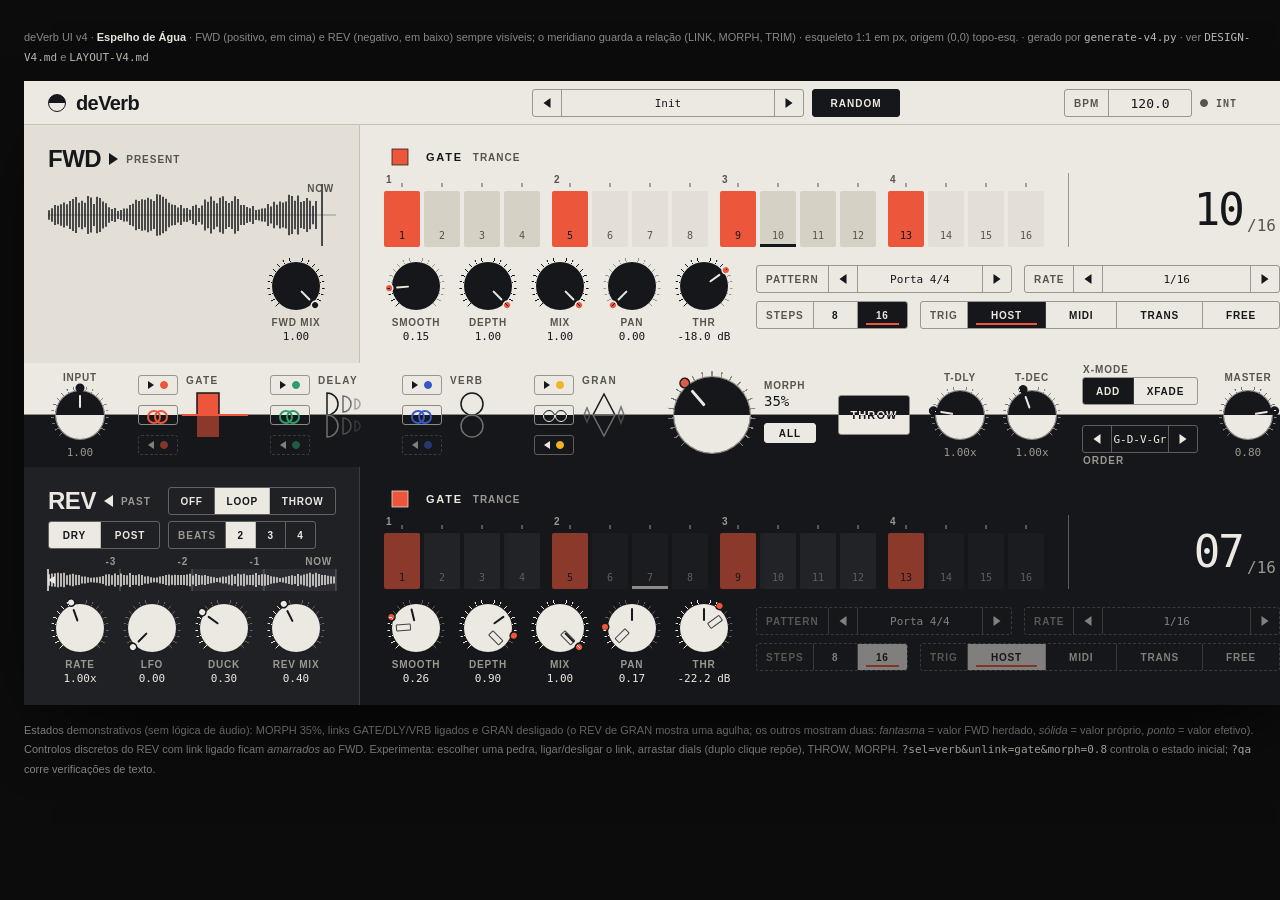
==== assets/mockup/index-v4.html @ dffcd6c0 "Steps 1-16 livres + Tresillo/Cinquillo/Euclid, pattern-stepper fix, P1 perf/RT, UX dials-modo" ====
<!DOCTYPE html>
<html lang="pt">
<head>
<meta charset="utf-8">
<title>deVerb UI v4 - Espelho de Agua (1280x624)</title>
<link rel="stylesheet" href="styles-v4.css">
</head>
<body>
<div class="page">
<div class="meta">deVerb UI v4 &middot; <b>Espelho de &Aacute;gua</b> &middot; FWD (positivo, em cima) e REV (negativo, em baixo) sempre vis&iacute;veis; o meridiano guarda a rela&ccedil;&atilde;o (LINK, MORPH, TRIM) &middot; esqueleto 1:1 em px, origem (0,0) topo-esq. &middot; gerado por <span class="mono">generate-v4.py</span> &middot; ver <span class="mono">DESIGN-V4.md</span> e <span class="mono">LAYOUT-V4.md</span></div>
<div id="stage" data-sel="gate">
<div class="bg hdr" style="left:0;top:0;width:1280px;height:44px"></div>
<div class="bg side fwd" style="left:0;top:44px;width:336px;height:238px"></div>
<div class="bg side rev" style="left:0;top:386px;width:336px;height:238px"></div>
<div class="waterline" style="top:333px"></div>
<div class="ripples" style="top:282px;height:104px"></div>
<div class="widgets">
<button class="w tile sel" data-select="gate" data-acc="gate" data-pol="x" data-label="GATE" data-i="0" title="GATE" style="left:106px;top:290px;width:124px;height:88px"><span class="tname">GATE</span><svg class="glyph" viewBox="0 0 44 44" width="44" height="44" aria-hidden="true"><g class="obj"><rect x="11" y="0" width="22" height="22"/></g><g class="rw"><g class="refl" transform="translate(0 44) scale(1 -1)"><rect x="11" y="0" width="22" height="22"/></g></g></svg></button>
<button class="w tile" data-select="delay" data-acc="delay" data-pol="x" data-label="DELAY" data-i="1" title="DELAY" style="left:238px;top:290px;width:124px;height:88px"><span class="tname">DELAY</span><svg class="glyph" viewBox="0 0 44 44" width="44" height="44" aria-hidden="true"><g class="obj"><path d="M9 0 A11 11 0 0 1 9 22 Z"/><path d="M25 3 A8 8 0 0 1 25 19 Z" opacity=".6"/><path d="M37 6 A5 5 0 0 1 37 16 Z" opacity=".35"/></g><g class="rw"><g class="refl" transform="translate(0 44) scale(1 -1)"><path d="M9 0 A11 11 0 0 1 9 22 Z"/><path d="M25 3 A8 8 0 0 1 25 19 Z" opacity=".6"/><path d="M37 6 A5 5 0 0 1 37 16 Z" opacity=".35"/></g></g></svg></button>
<button class="w tile" data-select="verb" data-acc="verb" data-pol="x" data-label="VERB" data-i="2" title="VERB" style="left:370px;top:290px;width:124px;height:88px"><span class="tname">VERB</span><svg class="glyph" viewBox="0 0 44 44" width="44" height="44" aria-hidden="true"><g class="obj"><circle cx="22" cy="11" r="11"/><circle class="hole" cx="22" cy="11" r="7.5"/><circle class="hole" cx="22" cy="11" r="4"/></g><g class="rw"><g class="refl" transform="translate(0 44) scale(1 -1)"><circle cx="22" cy="11" r="11"/><circle class="hole" cx="22" cy="11" r="7.5"/><circle class="hole" cx="22" cy="11" r="4"/></g></g></svg></button>
<button class="w tile" data-select="gran" data-acc="gran" data-pol="x" data-label="GRAN" data-i="3" title="GRAN" style="left:502px;top:290px;width:124px;height:88px"><span class="tname">GRAN</span><svg class="glyph" viewBox="0 0 44 44" width="44" height="44" aria-hidden="true"><g class="obj"><polygon points="11,22 33,22 22,1"/><polygon points="36,22 42,22 39,14" opacity=".55"/><polygon points="2,22 8,22 5,15" opacity=".55"/></g><g class="rw"><g class="refl" transform="translate(0 44) scale(1 -1)"><polygon points="11,22 33,22 22,1"/><polygon points="36,22 42,22 39,14" opacity=".55"/><polygon points="2,22 8,22 5,15" opacity=".55"/></g></g></svg></button>
<div class="w viz title" data-visual="title" data-pol="p" style="left:24px;top:0px;width:140px;height:44px"><i class="mark"></i>deVerb</div>
<div class="w viz bpm-src" data-visual="bpm-source" data-pol="p" style="left:1176px;top:8px;width:80px;height:28px"><i class="lamp"></i><span>INT</span></div>
<div class="w viz engine fwd" data-visual="engine-fwd" data-engine="fwd" data-pol="p" style="left:24px;top:64px;width:288px;height:28px"><b>FWD</b><i class="dir"></i><span class="cap">PRESENT</span></div>
<div class="w viz scope" data-visual="scope" data-engine="fwd" data-pol="p" style="left:24px;top:100px;width:288px;height:68px"><svg class="scope-svg" viewBox="0 0 288 68" width="288" height="68" aria-hidden="true"><line class="hair" x1="0" y1="34.0" x2="288" y2="34.0"/><path class="wave" d="M1 29.2V38.8M4 27.3V40.7M7 24.1V43.9M10 24.8V43.2M13 23.2V44.8M16 21.4V46.6M19 23.3V44.7M22 19.9V48.1M25 18.0V50.0M28 15.9V52.1M31 21.8V46.2M34 19.7V48.3M37 21.7V46.3M40 15.1V52.9M43 16.6V51.4M46 23.0V45.0M49 15.7V52.3M52 17.0V51.0M55 20.6V47.4M58 22.2V45.8M61 26.2V41.8M64 28.0V40.0M67 27.0V41.0M70 30.0V38.0M73 29.0V39.0M76 27.6V40.4M79 27.5V40.5M82 23.9V44.1M85 22.8V45.2M88 18.7V49.3M91 20.0V48.0M94 18.2V49.8M97 18.7V49.3M100 16.7V51.3M103 18.3V49.7M106 19.9V48.1M109 13.3V54.7M112 13.7V54.3M115 15.8V52.2M118 17.7V50.3M121 21.8V46.2M124 23.4V44.6M127 24.0V44.0M130 26.4V41.6M133 23.9V44.1M136 27.2V40.8M139 27.1V40.9M142 28.7V39.3M145 25.0V43.0M148 23.7V44.3M151 26.9V41.1M154 24.6V43.4M157 18.5V49.5M160 20.7V47.3M163 15.5V52.5M166 19.7V48.3M169 22.2V45.8M172 16.8V51.2M175 15.2V52.8M178 20.0V48.0M181 22.0V46.0M184 20.1V47.9M187 15.3V52.7M190 18.0V50.0M193 24.0V44.0M196 24.0V44.0M199 25.9V42.1M202 27.2V40.8M205 25.0V43.0M208 29.0V39.0M211 28.6V39.4M214 27.5V40.5M217 27.3V40.7M220 23.1V44.9M223 25.4V42.6M226 20.8V47.2M229 23.7V44.3M232 20.4V47.6M235 21.5V46.5M238 20.5V47.5M241 13.7V54.3M244 15.0V53.0M247 19.7V48.3M250 14.5V53.5M253 21.1V46.9M256 20.0V48.0M259 17.0V51.0M262 19.7V48.3M265 24.7V43.3M268 20.1V47.9"/><line class="now" x1="274" y1="3" x2="274" y2="65"/><text class="t" x="286" y="11" text-anchor="end">NOW</text></svg></div>
<div class="w viz engine rev" data-visual="engine-rev" data-engine="rev" data-pol="n" style="left:24px;top:406px;width:112px;height:28px"><b>REV</b><i class="dir"></i><span class="cap">PAST</span></div>
<div class="w viz capture" data-visual="capture-window" data-engine="rev" data-pol="n" style="left:24px;top:474px;width:288px;height:36px"><svg class="cap-svg" viewBox="0 0 288 36" width="288" height="36" aria-hidden="true"><rect class="win" x="144.0" y="14" width="144.0" height="22"/><line class="grid" x1="288.0" y1="14" x2="288.0" y2="36"/><line class="grid" x1="216.0" y1="14" x2="216.0" y2="36"/><line class="grid" x1="144.0" y1="14" x2="144.0" y2="36"/><line class="grid" x1="72.0" y1="14" x2="72.0" y2="36"/><line class="grid" x1="0.0" y1="14" x2="0.0" y2="36"/><text class="t" x="284.0" y="10" text-anchor="end">NOW</text><text class="t" x="212.0" y="10" text-anchor="end">-1</text><text class="t" x="140.0" y="10" text-anchor="end">-2</text><text class="t" x="68.0" y="10" text-anchor="end">-3</text><path class="wave" d="M1 19.2V30.8M4 18.6V31.4M7 18.2V31.8M10 17.7V32.3M13 18.2V31.8M16 17.8V32.2M19 20.3V29.7M22 19.4V30.6M25 18.7V31.3M28 19.8V30.2M31 19.9V30.1M34 21.6V28.4M37 21.6V28.4M40 22.3V27.7M43 22.8V27.2M46 22.5V27.5M49 22.3V27.7M52 21.7V28.3M55 21.1V28.9M58 19.6V30.4M61 19.3V30.7M64 20.3V29.7M67 18.5V31.5M70 20.0V30.0M73 18.6V31.4M76 19.9V30.1M79 20.3V29.7M82 18.1V31.9M85 20.1V29.9M88 20.3V29.7M91 19.2V30.8M94 20.0V30.0M97 21.4V28.6M100 21.2V28.8M103 22.2V27.8M106 22.8V27.2M109 22.6V27.4M112 21.6V28.4M115 21.1V28.9M118 20.1V29.9M121 19.6V30.4M124 20.3V29.7M127 19.8V30.2M130 20.1V29.9M133 20.0V30.0M136 20.1V29.9M139 19.4V30.6M142 18.7V31.3M145 20.4V29.6M148 18.9V31.1M151 20.1V29.9M154 20.5V29.5M157 20.1V29.9M160 21.1V28.9M163 21.8V28.2M166 22.3V27.7M169 22.9V27.1M172 22.6V27.4M175 21.5V28.5M178 21.8V28.2M181 20.4V29.6M184 19.6V30.4M187 20.9V29.1M190 18.8V31.2M193 19.5V30.5M196 18.8V31.2M199 20.2V29.8M202 20.1V29.9M205 19.8V30.2M208 18.0V32.0M211 20.1V29.9M214 19.2V30.8M217 19.3V30.7M220 19.9V30.1M223 21.3V28.7M226 21.8V28.2M229 22.3V27.7M232 22.9V27.1M235 22.6V27.4M238 21.7V28.3M241 20.9V29.1M244 20.2V29.8M247 21.1V28.9M250 18.9V31.1M253 20.4V29.6M256 19.6V30.4M259 18.7V31.3M262 17.7V32.3M265 19.3V30.7M268 17.8V32.2M271 19.0V31.0M274 19.9V30.1M277 20.1V29.9M280 20.8V29.2M283 21.3V28.7M286 21.6V28.4"/><g class="readhead"><line x1="0" y1="14" x2="0" y2="36"/><path d="M0 25 l7 -4 v8 z"/></g></svg></div>
<div class="w viz morph-read" data-visual="morph-readout" data-pol="x" style="left:740px;top:296px;width:56px;height:34px"><span class="klabel">MORPH</span><span class="kval">35%</span></div>
<div class="w viz mtitle" data-visual="title-gate" data-acc="gate" data-mod="gate" data-engine="fwd" data-pol="p" style="left:360px;top:64px;width:300px;height:24px"><svg class="mglyph" viewBox="0 0 44 22" width="32" height="16" aria-hidden="true"><rect x="11" y="0" width="22" height="22"/></svg><b>GATE</b><span class="cap">TRANCE</span></div>
<div class="w viz ruler" data-visual="ruler" data-acc="gate" data-mod="gate" data-engine="fwd" data-pol="p" style="left:360px;top:92px;width:660px;height:14px"><svg class="" viewBox="0 0 660 14" width="660" height="14" aria-hidden="true"><text class="t" x="2" y="10">1</text><text class="t" x="170" y="10">2</text><text class="t" x="338" y="10">3</text><text class="t" x="506" y="10">4</text><line class="tick" x1="18" y1="10" x2="18" y2="14"/><line class="tick" x1="58" y1="10" x2="58" y2="14"/><line class="tick" x1="98" y1="10" x2="98" y2="14"/><line class="tick" x1="138" y1="10" x2="138" y2="14"/><line class="tick" x1="186" y1="10" x2="186" y2="14"/><line class="tick" x1="226" y1="10" x2="226" y2="14"/><line class="tick" x1="266" y1="10" x2="266" y2="14"/><line class="tick" x1="306" y1="10" x2="306" y2="14"/><line class="tick" x1="354" y1="10" x2="354" y2="14"/><line class="tick" x1="394" y1="10" x2="394" y2="14"/><line class="tick" x1="434" y1="10" x2="434" y2="14"/><line class="tick" x1="474" y1="10" x2="474" y2="14"/><line class="tick" x1="522" y1="10" x2="522" y2="14"/><line class="tick" x1="562" y1="10" x2="562" y2="14"/><line class="tick" x1="602" y1="10" x2="602" y2="14"/><line class="tick" x1="642" y1="10" x2="642" y2="14"/></svg></div>
<div class="w viz gate-big" data-visual="gate-readout" data-acc="gate" data-mod="gate" data-engine="fwd" data-pol="p" style="left:1044px;top:92px;width:212px;height:74px"><span class="kval">07</span><span class="of">/16</span></div>
<div class="w viz mtitle" data-visual="title-delay" data-acc="delay" data-mod="delay" data-engine="fwd" data-pol="p" style="left:360px;top:64px;width:300px;height:24px"><svg class="mglyph" viewBox="0 0 44 22" width="32" height="16" aria-hidden="true"><path d="M9 0 A11 11 0 0 1 9 22 Z"/><path d="M25 3 A8 8 0 0 1 25 19 Z" opacity=".6"/><path d="M37 6 A5 5 0 0 1 37 16 Z" opacity=".35"/></svg><b>DELAY</b><span class="cap">ECHO</span></div>
<div class="w viz readout right" data-visual="delay-ms" data-acc="delay" data-mod="delay" data-engine="fwd" data-pol="p" style="left:920px;top:64px;width:336px;height:24px"><span class="kval">375 ms - 1/8D @ INT</span></div>
<div class="w viz taps" data-visual="delay-taps" data-acc="delay" data-mod="delay" data-engine="fwd" data-pol="p" style="left:360px;top:134px;width:560px;height:36px"><svg class="" viewBox="0 0 560 36" width="560" height="36" aria-hidden="true"><line class="hair" x1="0" y1="32" x2="560" y2="32"/><circle class="tap dry" cx="16" cy="19.0" r="12.0" opacity="1.00"/><circle class="tap" cx="82" cy="21.6" r="9.4" opacity="0.90"/><circle class="tap" cx="148" cy="23.7" r="7.3" opacity="0.80"/><circle class="tap" cx="214" cy="25.3" r="5.7" opacity="0.70"/><circle class="tap" cx="280" cy="26.6" r="4.4" opacity="0.60"/><circle class="tap" cx="346" cy="27.5" r="3.5" opacity="0.50"/><circle class="tap" cx="412" cy="28.3" r="2.7" opacity="0.40"/><circle class="tap" cx="478" cy="28.9" r="2.1" opacity="0.30"/></svg></div>
<div class="w viz mtitle" data-visual="title-verb" data-acc="verb" data-mod="verb" data-engine="fwd" data-pol="p" style="left:360px;top:64px;width:300px;height:24px"><svg class="mglyph" viewBox="0 0 44 22" width="32" height="16" aria-hidden="true"><circle cx="22" cy="11" r="11"/><circle class="hole" cx="22" cy="11" r="7.5"/><circle class="hole" cx="22" cy="11" r="4"/></svg><b>VERB</b><span class="cap">SPACE</span></div>
<div class="w viz readout right" data-visual="verb-t60" data-acc="verb" data-mod="verb" data-engine="fwd" data-pol="p" style="left:920px;top:64px;width:336px;height:24px"><span class="kval">T60 2.5 s</span></div>
<div class="w viz decay" data-visual="verb-decay" data-acc="verb" data-mod="verb" data-engine="fwd" data-pol="p" style="left:360px;top:134px;width:540px;height:36px"><svg class="" viewBox="0 0 540 36" width="540" height="36" aria-hidden="true"><line class="hair" x1="0" y1="18.0" x2="540" y2="18.0"/><path class="wave" d="M1 3.0V33.0M4 3.3V32.7M7 3.7V32.3M10 4.0V32.0M13 4.3V31.7M16 4.7V31.3M19 5.0V31.0M22 5.3V30.7M25 5.6V30.4M28 5.8V30.2M31 6.1V29.9M34 6.4V29.6M37 6.7V29.3M40 6.9V29.1M43 7.2V28.8M46 7.4V28.6M49 7.7V28.3M52 7.9V28.1M55 8.1V27.9M58 8.4V27.6M61 8.6V27.4M64 8.8V27.2M67 9.0V27.0M70 9.2V26.8M73 9.4V26.6M76 9.6V26.4M79 9.8V26.2M82 10.0V26.0M85 10.2V25.8M88 10.4V25.6M91 10.6V25.4M94 10.7V25.3M97 10.9V25.1M100 11.1V24.9M103 11.2V24.8M106 11.4V24.6M109 11.5V24.5M112 11.7V24.3M115 11.8V24.2M118 12.0V24.0M121 12.1V23.9M124 12.2V23.8M127 12.4V23.6M130 12.5V23.5M133 12.6V23.4M136 12.8V23.2M139 12.9V23.1M142 13.0V23.0M145 13.1V22.9M148 13.2V22.8M151 13.3V22.7M154 13.4V22.6M157 13.5V22.5M160 13.6V22.4M163 13.7V22.3M166 13.8V22.2M169 13.9V22.1M172 14.0V22.0M175 14.1V21.9M178 14.2V21.8M181 14.3V21.7M184 14.4V21.6M187 14.5V21.5M190 14.6V21.4M193 14.6V21.4M196 14.7V21.3M199 14.8V21.2M202 14.9V21.1M205 14.9V21.1M208 15.0V21.0M211 15.1V20.9M214 15.1V20.9M217 15.2V20.8M220 15.3V20.7M223 15.3V20.7M226 15.4V20.6M229 15.5V20.5M232 15.5V20.5M235 15.6V20.4M238 15.6V20.4M241 15.7V20.3M244 15.7V20.3M247 15.8V20.2M250 15.8V20.2M253 15.9V20.1M256 15.9V20.1M259 16.0V20.0M262 16.0V20.0M265 16.1V19.9M268 16.1V19.9M271 16.2V19.8M274 16.2V19.8M277 16.2V19.8M280 16.3V19.7M283 16.3V19.7M286 16.4V19.6M289 16.4V19.6M292 16.4V19.6M295 16.5V19.5M298 16.5V19.5M301 16.5V19.5M304 16.6V19.4M307 16.6V19.4M310 16.6V19.4M313 16.7V19.3M316 16.7V19.3M319 16.7V19.3M322 16.8V19.2M325 16.8V19.2M328 16.8V19.2M331 16.8V19.2M334 16.9V19.1M337 16.9V19.1M340 16.9V19.1M343 17.0V19.0M346 17.0V19.0M349 17.0V19.0M352 17.0V19.0M355 17.0V19.0M358 17.1V18.9M361 17.1V18.9M364 17.1V18.9M367 17.1V18.9M370 17.1V18.9M373 17.2V18.8M376 17.2V18.8M379 17.2V18.8M382 17.2V18.8M385 17.2V18.8M388 17.3V18.7M391 17.3V18.7M394 17.3V18.7M397 17.3V18.7M400 17.3V18.7M403 17.3V18.7M406 17.4V18.6M409 17.4V18.6M412 17.4V18.6M415 17.4V18.6M418 17.4V18.6M421 17.4V18.6M424 17.4V18.6M427 17.5V18.5M430 17.5V18.5M433 17.5V18.5M436 17.5V18.5M439 17.5V18.5M442 17.5V18.5M445 17.5V18.5M448 17.5V18.5M451 17.5V18.5M454 17.6V18.4M457 17.6V18.4M460 17.6V18.4M463 17.6V18.4M466 17.6V18.4M469 17.6V18.4M472 17.6V18.4M475 17.6V18.4M478 17.6V18.4M481 17.6V18.4M484 17.6V18.4M487 17.7V18.3M490 17.7V18.3M493 17.7V18.3M496 17.7V18.3M499 17.7V18.3M502 17.7V18.3M505 17.7V18.3M508 17.7V18.3M511 17.7V18.3M514 17.7V18.3M517 17.7V18.3M520 17.7V18.3M523 17.7V18.3M526 17.7V18.3M529 17.8V18.2M532 17.8V18.2M535 17.8V18.2M538 17.8V18.2"/><line class="now" x1="280.8" y1="2" x2="280.8" y2="34"/><text class="t" x="285.8" y="11">T60</text></svg></div>
<div class="w viz ir" data-visual="ir-placeholder" data-acc="verb" data-mod="verb" data-engine="fwd" data-pol="p" style="left:960px;top:94px;width:296px;height:76px">CONVOLUTION<br>PHASE 8</div>
<div class="w viz mtitle" data-visual="title-gran" data-acc="gran" data-mod="gran" data-engine="fwd" data-pol="p" style="left:360px;top:64px;width:300px;height:24px"><svg class="mglyph" viewBox="0 0 44 22" width="32" height="16" aria-hidden="true"><polygon points="11,22 33,22 22,1"/><polygon points="36,22 42,22 39,14" opacity=".55"/><polygon points="2,22 8,22 5,15" opacity=".55"/></svg><b>GRAN</b><span class="cap">GLITCH</span></div>
<div class="w viz led right" data-visual="gran-led" data-acc="gran" data-mod="gran" data-engine="fwd" data-pol="p" style="left:1150px;top:64px;width:106px;height:24px"><i class="lamp"></i><span>IDLE</span></div>
<div class="w viz shards" data-visual="gran-shards" data-acc="gran" data-mod="gran" data-engine="fwd" data-pol="p" style="left:770px;top:128px;width:330px;height:42px"><svg class="" viewBox="0 0 330 42" width="330" height="42" aria-hidden="true"><polygon class="shard" points="3.7,23.7 19.1,23.7 11.4,8.3"/><polygon class="shard" points="23.6,11.7 34.9,11.7 29.2,23.0"/><polygon class="shard" points="44.2,10.8 54.8,10.8 49.5,21.3"/><polygon class="shard o" points="67.4,24.9 78.5,24.9 72.9,13.7"/><polygon class="shard" points="91.7,28.4 103.6,28.4 97.7,16.5"/><polygon class="shard" points="109.4,15.1 123.0,15.1 116.2,28.7"/><polygon class="shard" points="134.2,20.2 141.1,20.2 137.7,27.0"/><polygon class="shard o" points="154.4,10.9 166.8,10.9 160.6,23.4"/><polygon class="shard o" points="181.4,12.2 189.4,12.2 185.4,20.2"/><polygon class="shard" points="197.1,24.8 208.8,24.8 202.9,13.1"/><polygon class="shard o" points="220.4,26.1 229.4,26.1 224.9,17.1"/><polygon class="shard o" points="238.4,31.9 252.2,31.9 245.3,18.0"/><polygon class="shard o" points="263.1,33.9 278.2,33.9 270.6,18.8"/><polygon class="shard" points="292.7,12.0 299.2,12.0 295.9,18.6"/><polygon class="shard" points="307.6,34.3 323.4,34.3 315.5,18.5"/></svg></div>
<div class="w viz mtitle" data-visual="title-gate" data-acc="gate" data-mod="gate" data-engine="rev" data-pol="n" style="left:360px;top:406px;width:300px;height:24px"><svg class="mglyph" viewBox="0 0 44 22" width="32" height="16" aria-hidden="true"><rect x="11" y="0" width="22" height="22"/></svg><b>GATE</b><span class="cap">TRANCE</span></div>
<div class="w viz ruler" data-visual="ruler" data-acc="gate" data-mod="gate" data-engine="rev" data-pol="n" style="left:360px;top:434px;width:660px;height:14px"><svg class="" viewBox="0 0 660 14" width="660" height="14" aria-hidden="true"><text class="t" x="2" y="10">1</text><text class="t" x="170" y="10">2</text><text class="t" x="338" y="10">3</text><text class="t" x="506" y="10">4</text><line class="tick" x1="18" y1="10" x2="18" y2="14"/><line class="tick" x1="58" y1="10" x2="58" y2="14"/><line class="tick" x1="98" y1="10" x2="98" y2="14"/><line class="tick" x1="138" y1="10" x2="138" y2="14"/><line class="tick" x1="186" y1="10" x2="186" y2="14"/><line class="tick" x1="226" y1="10" x2="226" y2="14"/><line class="tick" x1="266" y1="10" x2="266" y2="14"/><line class="tick" x1="306" y1="10" x2="306" y2="14"/><line class="tick" x1="354" y1="10" x2="354" y2="14"/><line class="tick" x1="394" y1="10" x2="394" y2="14"/><line class="tick" x1="434" y1="10" x2="434" y2="14"/><line class="tick" x1="474" y1="10" x2="474" y2="14"/><line class="tick" x1="522" y1="10" x2="522" y2="14"/><line class="tick" x1="562" y1="10" x2="562" y2="14"/><line class="tick" x1="602" y1="10" x2="602" y2="14"/><line class="tick" x1="642" y1="10" x2="642" y2="14"/></svg></div>
<div class="w viz gate-big" data-visual="gate-readout" data-acc="gate" data-mod="gate" data-engine="rev" data-pol="n" style="left:1044px;top:434px;width:212px;height:74px"><span class="kval">07</span><span class="of">/16</span></div>
<div class="w viz mtitle" data-visual="title-delay" data-acc="delay" data-mod="delay" data-engine="rev" data-pol="n" style="left:360px;top:406px;width:300px;height:24px"><svg class="mglyph" viewBox="0 0 44 22" width="32" height="16" aria-hidden="true"><path d="M9 0 A11 11 0 0 1 9 22 Z"/><path d="M25 3 A8 8 0 0 1 25 19 Z" opacity=".6"/><path d="M37 6 A5 5 0 0 1 37 16 Z" opacity=".35"/></svg><b>DELAY</b><span class="cap">ECHO</span></div>
<div class="w viz readout right" data-visual="delay-ms" data-acc="delay" data-mod="delay" data-engine="rev" data-pol="n" style="left:920px;top:406px;width:336px;height:24px"><span class="kval">375 ms - 1/8D @ INT</span></div>
<div class="w viz taps" data-visual="delay-taps" data-acc="delay" data-mod="delay" data-engine="rev" data-pol="n" style="left:360px;top:476px;width:560px;height:36px"><svg class="" viewBox="0 0 560 36" width="560" height="36" aria-hidden="true"><line class="hair" x1="0" y1="32" x2="560" y2="32"/><circle class="tap dry" cx="16" cy="19.0" r="12.0" opacity="1.00"/><circle class="tap" cx="82" cy="21.6" r="9.4" opacity="0.90"/><circle class="tap" cx="148" cy="23.7" r="7.3" opacity="0.80"/><circle class="tap" cx="214" cy="25.3" r="5.7" opacity="0.70"/><circle class="tap" cx="280" cy="26.6" r="4.4" opacity="0.60"/><circle class="tap" cx="346" cy="27.5" r="3.5" opacity="0.50"/><circle class="tap" cx="412" cy="28.3" r="2.7" opacity="0.40"/><circle class="tap" cx="478" cy="28.9" r="2.1" opacity="0.30"/></svg></div>
<div class="w viz mtitle" data-visual="title-verb" data-acc="verb" data-mod="verb" data-engine="rev" data-pol="n" style="left:360px;top:406px;width:300px;height:24px"><svg class="mglyph" viewBox="0 0 44 22" width="32" height="16" aria-hidden="true"><circle cx="22" cy="11" r="11"/><circle class="hole" cx="22" cy="11" r="7.5"/><circle class="hole" cx="22" cy="11" r="4"/></svg><b>VERB</b><span class="cap">SPACE</span></div>
<div class="w viz readout right" data-visual="verb-t60" data-acc="verb" data-mod="verb" data-engine="rev" data-pol="n" style="left:920px;top:406px;width:336px;height:24px"><span class="kval">T60 2.5 s</span></div>
<div class="w viz decay" data-visual="verb-decay" data-acc="verb" data-mod="verb" data-engine="rev" data-pol="n" style="left:360px;top:476px;width:540px;height:36px"><svg class="" viewBox="0 0 540 36" width="540" height="36" aria-hidden="true"><line class="hair" x1="0" y1="18.0" x2="540" y2="18.0"/><path class="wave" d="M1 3.0V33.0M4 3.3V32.7M7 3.7V32.3M10 4.0V32.0M13 4.3V31.7M16 4.7V31.3M19 5.0V31.0M22 5.3V30.7M25 5.6V30.4M28 5.8V30.2M31 6.1V29.9M34 6.4V29.6M37 6.7V29.3M40 6.9V29.1M43 7.2V28.8M46 7.4V28.6M49 7.7V28.3M52 7.9V28.1M55 8.1V27.9M58 8.4V27.6M61 8.6V27.4M64 8.8V27.2M67 9.0V27.0M70 9.2V26.8M73 9.4V26.6M76 9.6V26.4M79 9.8V26.2M82 10.0V26.0M85 10.2V25.8M88 10.4V25.6M91 10.6V25.4M94 10.7V25.3M97 10.9V25.1M100 11.1V24.9M103 11.2V24.8M106 11.4V24.6M109 11.5V24.5M112 11.7V24.3M115 11.8V24.2M118 12.0V24.0M121 12.1V23.9M124 12.2V23.8M127 12.4V23.6M130 12.5V23.5M133 12.6V23.4M136 12.8V23.2M139 12.9V23.1M142 13.0V23.0M145 13.1V22.9M148 13.2V22.8M151 13.3V22.7M154 13.4V22.6M157 13.5V22.5M160 13.6V22.4M163 13.7V22.3M166 13.8V22.2M169 13.9V22.1M172 14.0V22.0M175 14.1V21.9M178 14.2V21.8M181 14.3V21.7M184 14.4V21.6M187 14.5V21.5M190 14.6V21.4M193 14.6V21.4M196 14.7V21.3M199 14.8V21.2M202 14.9V21.1M205 14.9V21.1M208 15.0V21.0M211 15.1V20.9M214 15.1V20.9M217 15.2V20.8M220 15.3V20.7M223 15.3V20.7M226 15.4V20.6M229 15.5V20.5M232 15.5V20.5M235 15.6V20.4M238 15.6V20.4M241 15.7V20.3M244 15.7V20.3M247 15.8V20.2M250 15.8V20.2M253 15.9V20.1M256 15.9V20.1M259 16.0V20.0M262 16.0V20.0M265 16.1V19.9M268 16.1V19.9M271 16.2V19.8M274 16.2V19.8M277 16.2V19.8M280 16.3V19.7M283 16.3V19.7M286 16.4V19.6M289 16.4V19.6M292 16.4V19.6M295 16.5V19.5M298 16.5V19.5M301 16.5V19.5M304 16.6V19.4M307 16.6V19.4M310 16.6V19.4M313 16.7V19.3M316 16.7V19.3M319 16.7V19.3M322 16.8V19.2M325 16.8V19.2M328 16.8V19.2M331 16.8V19.2M334 16.9V19.1M337 16.9V19.1M340 16.9V19.1M343 17.0V19.0M346 17.0V19.0M349 17.0V19.0M352 17.0V19.0M355 17.0V19.0M358 17.1V18.9M361 17.1V18.9M364 17.1V18.9M367 17.1V18.9M370 17.1V18.9M373 17.2V18.8M376 17.2V18.8M379 17.2V18.8M382 17.2V18.8M385 17.2V18.8M388 17.3V18.7M391 17.3V18.7M394 17.3V18.7M397 17.3V18.7M400 17.3V18.7M403 17.3V18.7M406 17.4V18.6M409 17.4V18.6M412 17.4V18.6M415 17.4V18.6M418 17.4V18.6M421 17.4V18.6M424 17.4V18.6M427 17.5V18.5M430 17.5V18.5M433 17.5V18.5M436 17.5V18.5M439 17.5V18.5M442 17.5V18.5M445 17.5V18.5M448 17.5V18.5M451 17.5V18.5M454 17.6V18.4M457 17.6V18.4M460 17.6V18.4M463 17.6V18.4M466 17.6V18.4M469 17.6V18.4M472 17.6V18.4M475 17.6V18.4M478 17.6V18.4M481 17.6V18.4M484 17.6V18.4M487 17.7V18.3M490 17.7V18.3M493 17.7V18.3M496 17.7V18.3M499 17.7V18.3M502 17.7V18.3M505 17.7V18.3M508 17.7V18.3M511 17.7V18.3M514 17.7V18.3M517 17.7V18.3M520 17.7V18.3M523 17.7V18.3M526 17.7V18.3M529 17.8V18.2M532 17.8V18.2M535 17.8V18.2M538 17.8V18.2"/><line class="now" x1="280.8" y1="2" x2="280.8" y2="34"/><text class="t" x="285.8" y="11">T60</text></svg></div>
<div class="w viz ir" data-visual="ir-placeholder" data-acc="verb" data-mod="verb" data-engine="rev" data-pol="n" style="left:960px;top:436px;width:296px;height:76px">CONVOLUTION<br>PHASE 8</div>
<div class="w viz mtitle" data-visual="title-gran" data-acc="gran" data-mod="gran" data-engine="rev" data-pol="n" style="left:360px;top:406px;width:300px;height:24px"><svg class="mglyph" viewBox="0 0 44 22" width="32" height="16" aria-hidden="true"><polygon points="11,22 33,22 22,1"/><polygon points="36,22 42,22 39,14" opacity=".55"/><polygon points="2,22 8,22 5,15" opacity=".55"/></svg><b>GRAN</b><span class="cap">GLITCH</span></div>
<div class="w viz led right" data-visual="gran-led" data-acc="gran" data-mod="gran" data-engine="rev" data-pol="n" style="left:1150px;top:406px;width:106px;height:24px"><i class="lamp"></i><span>IDLE</span></div>
<div class="w viz shards" data-visual="gran-shards" data-acc="gran" data-mod="gran" data-engine="rev" data-pol="n" style="left:770px;top:470px;width:330px;height:42px"><svg class="" viewBox="0 0 330 42" width="330" height="42" aria-hidden="true"><polygon class="shard" points="3.7,23.7 19.1,23.7 11.4,8.3"/><polygon class="shard" points="23.6,11.7 34.9,11.7 29.2,23.0"/><polygon class="shard" points="44.2,10.8 54.8,10.8 49.5,21.3"/><polygon class="shard o" points="67.4,24.9 78.5,24.9 72.9,13.7"/><polygon class="shard" points="91.7,28.4 103.6,28.4 97.7,16.5"/><polygon class="shard" points="109.4,15.1 123.0,15.1 116.2,28.7"/><polygon class="shard" points="134.2,20.2 141.1,20.2 137.7,27.0"/><polygon class="shard o" points="154.4,10.9 166.8,10.9 160.6,23.4"/><polygon class="shard o" points="181.4,12.2 189.4,12.2 185.4,20.2"/><polygon class="shard" points="197.1,24.8 208.8,24.8 202.9,13.1"/><polygon class="shard o" points="220.4,26.1 229.4,26.1 224.9,17.1"/><polygon class="shard o" points="238.4,31.9 252.2,31.9 245.3,18.0"/><polygon class="shard o" points="263.1,33.9 278.2,33.9 270.6,18.8"/><polygon class="shard" points="292.7,12.0 299.2,12.0 295.9,18.6"/><polygon class="shard" points="307.6,34.3 323.4,34.3 315.5,18.5"/></svg></div>
<button class="w stp on" data-acc="gate" data-mod="gate" data-engine="fwd" data-pol="p" data-step="0" data-grp="0" data-param-fwd="fwd_gate_pattern" title="step 1" style="left:360px;top:110px;width:36px;height:56px">1</button>
<button class="w stp" data-acc="gate" data-mod="gate" data-engine="fwd" data-pol="p" data-step="1" data-grp="0" data-param-fwd="fwd_gate_pattern" title="step 2" style="left:400px;top:110px;width:36px;height:56px">2</button>
<button class="w stp" data-acc="gate" data-mod="gate" data-engine="fwd" data-pol="p" data-step="2" data-grp="0" data-param-fwd="fwd_gate_pattern" title="step 3" style="left:440px;top:110px;width:36px;height:56px">3</button>
<button class="w stp" data-acc="gate" data-mod="gate" data-engine="fwd" data-pol="p" data-step="3" data-grp="0" data-param-fwd="fwd_gate_pattern" title="step 4" style="left:480px;top:110px;width:36px;height:56px">4</button>
<button class="w stp on g1" data-acc="gate" data-mod="gate" data-engine="fwd" data-pol="p" data-step="4" data-grp="1" data-param-fwd="fwd_gate_pattern" title="step 5" style="left:528px;top:110px;width:36px;height:56px">5</button>
<button class="w stp g1" data-acc="gate" data-mod="gate" data-engine="fwd" data-pol="p" data-step="5" data-grp="1" data-param-fwd="fwd_gate_pattern" title="step 6" style="left:568px;top:110px;width:36px;height:56px">6</button>
<button class="w stp g1" data-acc="gate" data-mod="gate" data-engine="fwd" data-pol="p" data-step="6" data-grp="1" data-param-fwd="fwd_gate_pattern" title="step 7" style="left:608px;top:110px;width:36px;height:56px">7</button>
<button class="w stp g1" data-acc="gate" data-mod="gate" data-engine="fwd" data-pol="p" data-step="7" data-grp="1" data-param-fwd="fwd_gate_pattern" title="step 8" style="left:648px;top:110px;width:36px;height:56px">8</button>
<button class="w stp on" data-acc="gate" data-mod="gate" data-engine="fwd" data-pol="p" data-step="8" data-grp="2" data-param-fwd="fwd_gate_pattern" title="step 9" style="left:696px;top:110px;width:36px;height:56px">9</button>
<button class="w stp" data-acc="gate" data-mod="gate" data-engine="fwd" data-pol="p" data-step="9" data-grp="2" data-param-fwd="fwd_gate_pattern" title="step 10" style="left:736px;top:110px;width:36px;height:56px">10</button>
<button class="w stp" data-acc="gate" data-mod="gate" data-engine="fwd" data-pol="p" data-step="10" data-grp="2" data-param-fwd="fwd_gate_pattern" title="step 11" style="left:776px;top:110px;width:36px;height:56px">11</button>
<button class="w stp" data-acc="gate" data-mod="gate" data-engine="fwd" data-pol="p" data-step="11" data-grp="2" data-param-fwd="fwd_gate_pattern" title="step 12" style="left:816px;top:110px;width:36px;height:56px">12</button>
<button class="w stp on g1" data-acc="gate" data-mod="gate" data-engine="fwd" data-pol="p" data-step="12" data-grp="3" data-param-fwd="fwd_gate_pattern" title="step 13" style="left:864px;top:110px;width:36px;height:56px">13</button>
<button class="w stp g1" data-acc="gate" data-mod="gate" data-engine="fwd" data-pol="p" data-step="13" data-grp="3" data-param-fwd="fwd_gate_pattern" title="step 14" style="left:904px;top:110px;width:36px;height:56px">14</button>
<button class="w stp g1" data-acc="gate" data-mod="gate" data-engine="fwd" data-pol="p" data-step="14" data-grp="3" data-param-fwd="fwd_gate_pattern" title="step 15" style="left:944px;top:110px;width:36px;height:56px">15</button>
<button class="w stp g1" data-acc="gate" data-mod="gate" data-engine="fwd" data-pol="p" data-step="15" data-grp="3" data-param-fwd="fwd_gate_pattern" title="step 16" style="left:984px;top:110px;width:36px;height:56px">16</button>
<button class="w stp on tether" data-acc="gate" data-mod="gate" data-engine="rev" data-pol="n" data-step="0" data-grp="0" data-param-rev="rev_gate_pattern" data-twin="fwd_gate_pattern" data-link="gate" title="step 1" style="left:360px;top:452px;width:36px;height:56px">1</button>
<button class="w stp tether" data-acc="gate" data-mod="gate" data-engine="rev" data-pol="n" data-step="1" data-grp="0" data-param-rev="rev_gate_pattern" data-twin="fwd_gate_pattern" data-link="gate" title="step 2" style="left:400px;top:452px;width:36px;height:56px">2</button>
<button class="w stp tether" data-acc="gate" data-mod="gate" data-engine="rev" data-pol="n" data-step="2" data-grp="0" data-param-rev="rev_gate_pattern" data-twin="fwd_gate_pattern" data-link="gate" title="step 3" style="left:440px;top:452px;width:36px;height:56px">3</button>
<button class="w stp tether" data-acc="gate" data-mod="gate" data-engine="rev" data-pol="n" data-step="3" data-grp="0" data-param-rev="rev_gate_pattern" data-twin="fwd_gate_pattern" data-link="gate" title="step 4" style="left:480px;top:452px;width:36px;height:56px">4</button>
<button class="w stp on tether g1" data-acc="gate" data-mod="gate" data-engine="rev" data-pol="n" data-step="4" data-grp="1" data-param-rev="rev_gate_pattern" data-twin="fwd_gate_pattern" data-link="gate" title="step 5" style="left:528px;top:452px;width:36px;height:56px">5</button>
<button class="w stp tether g1" data-acc="gate" data-mod="gate" data-engine="rev" data-pol="n" data-step="5" data-grp="1" data-param-rev="rev_gate_pattern" data-twin="fwd_gate_pattern" data-link="gate" title="step 6" style="left:568px;top:452px;width:36px;height:56px">6</button>
<button class="w stp tether g1" data-acc="gate" data-mod="gate" data-engine="rev" data-pol="n" data-step="6" data-grp="1" data-param-rev="rev_gate_pattern" data-twin="fwd_gate_pattern" data-link="gate" title="step 7" style="left:608px;top:452px;width:36px;height:56px">7</button>
<button class="w stp tether g1" data-acc="gate" data-mod="gate" data-engine="rev" data-pol="n" data-step="7" data-grp="1" data-param-rev="rev_gate_pattern" data-twin="fwd_gate_pattern" data-link="gate" title="step 8" style="left:648px;top:452px;width:36px;height:56px">8</button>
<button class="w stp on tether" data-acc="gate" data-mod="gate" data-engine="rev" data-pol="n" data-step="8" data-grp="2" data-param-rev="rev_gate_pattern" data-twin="fwd_gate_pattern" data-link="gate" title="step 9" style="left:696px;top:452px;width:36px;height:56px">9</button>
<button class="w stp tether" data-acc="gate" data-mod="gate" data-engine="rev" data-pol="n" data-step="9" data-grp="2" data-param-rev="rev_gate_pattern" data-twin="fwd_gate_pattern" data-link="gate" title="step 10" style="left:736px;top:452px;width:36px;height:56px">10</button>
<button class="w stp tether" data-acc="gate" data-mod="gate" data-engine="rev" data-pol="n" data-step="10" data-grp="2" data-param-rev="rev_gate_pattern" data-twin="fwd_gate_pattern" data-link="gate" title="step 11" style="left:776px;top:452px;width:36px;height:56px">11</button>
<button class="w stp tether" data-acc="gate" data-mod="gate" data-engine="rev" data-pol="n" data-step="11" data-grp="2" data-param-rev="rev_gate_pattern" data-twin="fwd_gate_pattern" data-link="gate" title="step 12" style="left:816px;top:452px;width:36px;height:56px">12</button>
<button class="w stp on tether g1" data-acc="gate" data-mod="gate" data-engine="rev" data-pol="n" data-step="12" data-grp="3" data-param-rev="rev_gate_pattern" data-twin="fwd_gate_pattern" data-link="gate" title="step 13" style="left:864px;top:452px;width:36px;height:56px">13</button>
<button class="w stp tether g1" data-acc="gate" data-mod="gate" data-engine="rev" data-pol="n" data-step="13" data-grp="3" data-param-rev="rev_gate_pattern" data-twin="fwd_gate_pattern" data-link="gate" title="step 14" style="left:904px;top:452px;width:36px;height:56px">14</button>
<button class="w stp tether g1" data-acc="gate" data-mod="gate" data-engine="rev" data-pol="n" data-step="14" data-grp="3" data-param-rev="rev_gate_pattern" data-twin="fwd_gate_pattern" data-link="gate" title="step 15" style="left:944px;top:452px;width:36px;height:56px">15</button>
<button class="w stp tether g1" data-acc="gate" data-mod="gate" data-engine="rev" data-pol="n" data-step="15" data-grp="3" data-param-rev="rev_gate_pattern" data-twin="fwd_gate_pattern" data-link="gate" title="step 16" style="left:984px;top:452px;width:36px;height:56px">16</button>
<div class="w stepper" data-acc="global" data-pol="x" data-label="Preset" data-options="Init|Trance Gate 16|Offbeat Chop|Big Hall Space|Reverse Tail|Reverse Throw|Beat Repeat|Stutter Brk|Dub Echo|Shimmer Pad|Build Up" data-i="0" data-role="factory-preset" style="left:508px;top:8px;width:272px;height:28px"><button class="prev" aria-label="prev"></button><span class="val">Init</span><button class="next" aria-label="next"></button></div>
<div class="w numbox" data-acc="global" data-pol="p" data-param="tempo_bpm" data-label="BPM" data-min="40" data-max="240" data-def="120" data-val="120" data-fmt="n1" style="left:1040px;top:8px;width:128px;height:28px"><span class="cap">BPM</span><span class="val">120.0</span></div>
<div class="w dial m" data-acc="global" data-pol="p" data-label="FWD MIX" data-min="0" data-max="1" data-def="1" data-val="1" data-fmt="n2" data-param="fwd_mix" data-engine="fwd" style="left:240px;top:176px;width:64px;height:86px;--v:1;--ve:1"><div class="ring"><i class="disc"></i><i class="needle own"></i><i class="needle dot"></i></div><div class="klabel">FWD MIX</div><div class="kval">1.00</div></div>
<div class="w seg" data-acc="global" data-engine="rev" data-pol="n" data-label="REV Mode" data-options="Off|Loop|Throw" data-i="1" data-param="rev_mode" style="left:144px;top:406px;width:168px;height:28px"><button data-i="0">OFF</button><button data-i="1" class="on">LOOP</button><button data-i="2">THROW</button></div>
<div class="w seg" data-acc="global" data-engine="rev" data-pol="n" data-label="REV Source" data-options="Dry|PostFWD" data-i="0" data-param="rev_source" style="left:24px;top:440px;width:112px;height:28px"><button data-i="0" class="on">DRY</button><button data-i="1">POST</button></div>
<div class="w seg" data-acc="global" data-engine="rev" data-pol="n" data-label="REV Capture" data-options="2 beats|3 beats|4 beats" data-i="0" data-param="rev_capture" style="left:144px;top:440px;width:148px;height:28px"><span class="cap">BEATS</span><button data-i="0" class="on">2</button><button data-i="1">3</button><button data-i="2">4</button></div>
<div class="w dial m" data-acc="global" data-pol="n" data-label="RATE" data-min="0.25" data-max="2" data-def="1" data-val="1" data-fmt="x" data-param="rev_rate" data-engine="rev" style="left:24px;top:518px;width:64px;height:86px;--v:0.4286;--ve:0.4286"><div class="ring"><i class="disc"></i><i class="needle own"></i><i class="needle dot"></i></div><div class="klabel">RATE</div><div class="kval">1.00x</div></div>
<div class="w dial m" data-acc="global" data-pol="n" data-label="LFO" data-min="0" data-max="1" data-def="0" data-val="0" data-fmt="n2" data-param="rev_lfo" data-engine="rev" style="left:96px;top:518px;width:64px;height:86px;--v:0;--ve:0"><div class="ring"><i class="disc"></i><i class="needle own"></i><i class="needle dot"></i></div><div class="klabel">LFO</div><div class="kval">0.00</div></div>
<div class="w dial m" data-acc="global" data-pol="n" data-label="DUCK" data-min="0" data-max="1" data-def="0.3" data-val="0.3" data-fmt="n2" data-param="rev_duck" data-engine="rev" style="left:168px;top:518px;width:64px;height:86px;--v:0.3;--ve:0.3"><div class="ring"><i class="disc"></i><i class="needle own"></i><i class="needle dot"></i></div><div class="klabel">DUCK</div><div class="kval">0.30</div></div>
<div class="w dial m" data-acc="global" data-pol="n" data-label="REV MIX" data-min="0" data-max="1" data-def="0.4" data-val="0.4" data-fmt="n2" data-param="rev_mix" data-engine="rev" style="left:240px;top:518px;width:64px;height:86px;--v:0.4;--ve:0.4"><div class="ring"><i class="disc"></i><i class="needle own"></i><i class="needle dot"></i></div><div class="klabel">REV MIX</div><div class="kval">0.40</div></div>
<div class="w dial mer" data-acc="global" data-pol="x" data-label="INPUT" data-min="0" data-max="2" data-def="1" data-val="1" data-fmt="n2" data-param="input_gain" style="left:24px;top:291px;width:64px;height:88px;--v:0.5;--ve:0.5"><div class="ring"><i class="disc"></i><i class="needle own"></i><i class="needle dot"></i></div><div class="klabel">INPUT</div><div class="kval">1.00</div></div>
<div class="w dial xl" data-acc="brand" data-pol="x" data-label="MORPH" data-min="0" data-max="1" data-def="0" data-val="0.35" data-fmt="pct" data-param="morph" style="left:644px;top:290px;width:88px;height:88px;--v:0.35;--ve:0.35"><div class="ring"><i class="disc"></i><i class="needle own"></i><i class="needle dot"></i></div></div>
<div class="w dial mer" data-acc="global" data-pol="x" data-label="T-DLY" data-min="0.25" data-max="4" data-def="1" data-val="1" data-fmt="x" data-param="trim_delay" style="left:904px;top:291px;width:64px;height:88px;--v:0.2;--ve:0.2"><div class="ring"><i class="disc"></i><i class="needle own"></i><i class="needle dot"></i></div><div class="klabel">T-DLY</div><div class="kval">1.00x</div></div>
<div class="w dial mer" data-acc="global" data-pol="x" data-label="T-DEC" data-min="0.25" data-max="2" data-def="1" data-val="1" data-fmt="x" data-param="trim_decay" style="left:976px;top:291px;width:64px;height:88px;--v:0.4286;--ve:0.4286"><div class="ring"><i class="disc"></i><i class="needle own"></i><i class="needle dot"></i></div><div class="klabel">T-DEC</div><div class="kval">1.00x</div></div>
<div class="w seg" data-acc="global" data-pol="x" data-label="X Mode" data-options="Add|XFade" data-i="0" data-cap-above="X-MODE" data-param="x_mode" style="left:1058px;top:296px;width:116px;height:28px"><button data-i="0" class="on">ADD</button><button data-i="1">XFADE</button></div>
<div class="w stepper" data-acc="global" data-pol="n" data-label="Chain Order" data-options="G-D-V-Gr|G-V-D-Gr|D-G-V-Gr|V-D-G-Gr" data-i="0" data-cap-below="ORDER" data-param="chain_order" style="left:1058px;top:344px;width:116px;height:28px"><button class="prev" aria-label="prev"></button><span class="val">G-D-V-Gr</span><button class="next" aria-label="next"></button></div>
<div class="w dial mer" data-acc="global" data-pol="x" data-label="MASTER" data-min="0" data-max="1" data-def="0.8" data-val="0.8" data-fmt="n2" data-param="master" style="left:1192px;top:291px;width:64px;height:88px;--v:0.8;--ve:0.8"><div class="ring"><i class="disc"></i><i class="needle own"></i><i class="needle dot"></i></div><div class="klabel">MASTER</div><div class="kval">0.80</div></div>
<div class="w dial m" data-acc="gate" data-mod="gate" data-engine="fwd" data-pol="p" data-label="SMOOTH" data-min="0" data-max="1" data-def="0.15" data-val="0.15" data-fmt="n2" data-param-fwd="fwd_gate_smooth" style="left:360px;top:176px;width:64px;height:86px;--v:0.15;--ve:0.15"><div class="ring"><i class="disc"></i><i class="needle own"></i><i class="needle dot"></i></div><div class="klabel">SMOOTH</div><div class="kval">0.15</div></div>
<div class="w dial m" data-acc="gate" data-mod="gate" data-engine="fwd" data-pol="p" data-label="DEPTH" data-min="0" data-max="1" data-def="1" data-val="1" data-fmt="n2" data-param-fwd="fwd_gate_depth" style="left:432px;top:176px;width:64px;height:86px;--v:1;--ve:1"><div class="ring"><i class="disc"></i><i class="needle own"></i><i class="needle dot"></i></div><div class="klabel">DEPTH</div><div class="kval">1.00</div></div>
<div class="w dial m" data-acc="gate" data-mod="gate" data-engine="fwd" data-pol="p" data-label="MIX" data-min="0" data-max="1" data-def="1" data-val="1" data-fmt="n2" data-param-fwd="fwd_gate_mix" style="left:504px;top:176px;width:64px;height:86px;--v:1;--ve:1"><div class="ring"><i class="disc"></i><i class="needle own"></i><i class="needle dot"></i></div><div class="klabel">MIX</div><div class="kval">1.00</div></div>
<div class="w dial m" data-acc="gate" data-mod="gate" data-engine="fwd" data-pol="p" data-label="PAN" data-min="0" data-max="1" data-def="0" data-val="0" data-fmt="n2" data-param-fwd="fwd_gate_pan" style="left:576px;top:176px;width:64px;height:86px;--v:0;--ve:0"><div class="ring"><i class="disc"></i><i class="needle own"></i><i class="needle dot"></i></div><div class="klabel">PAN</div><div class="kval">0.00</div></div>
<div class="w dial m" data-acc="gate" data-mod="gate" data-engine="fwd" data-pol="p" data-label="THR" data-min="-60" data-max="0" data-def="-18" data-val="-18" data-fmt="db" data-param-fwd="fwd_gate_env_thr" style="left:648px;top:176px;width:64px;height:86px;--v:0.7;--ve:0.7"><div class="ring"><i class="disc"></i><i class="needle own"></i><i class="needle dot"></i></div><div class="klabel">THR</div><div class="kval">-18.0 dB</div></div>
<div class="w stepper" data-acc="gate" data-mod="gate" data-engine="fwd" data-pol="p" data-label="Pattern" data-options="Porta 4/4|Offbeat|8ths|16ths|Saw Up|Euclid 5" data-i="0" data-role="pattern-preset" data-param-fwd="fwd_gate_pattern" style="left:732px;top:184px;width:256px;height:28px"><span class="cap">PATTERN</span><button class="prev" aria-label="prev"></button><span class="val">Porta 4/4</span><button class="next" aria-label="next"></button></div>
<div class="w stepper" data-acc="gate" data-mod="gate" data-engine="fwd" data-pol="p" data-label="Gate Rate" data-options="Free|1/32|1/16T|1/16|1/16D|1/8T|1/8|1/8D|1/4|1/4D|1/2|1/1" data-i="3" data-param-fwd="fwd_gate_rate" style="left:1000px;top:184px;width:256px;height:28px"><span class="cap">RATE</span><button class="prev" aria-label="prev"></button><span class="val">1/16</span><button class="next" aria-label="next"></button></div>
<div class="w seg" data-acc="gate" data-mod="gate" data-engine="fwd" data-pol="p" data-label="Gate Steps" data-options="8|16" data-i="1" data-param-fwd="fwd_gate_steps" style="left:732px;top:220px;width:152px;height:28px"><span class="cap">STEPS</span><button data-i="0">8</button><button data-i="1" class="on">16</button></div>
<div class="w seg" data-acc="gate" data-mod="gate" data-engine="fwd" data-pol="p" data-label="Gate Trig" data-options="Host|Midi|Transient|Free" data-i="0" data-param-fwd="fwd_gate_trig" style="left:896px;top:220px;width:360px;height:28px"><span class="cap">TRIG</span><button data-i="0" class="on">HOST</button><button data-i="1">MIDI</button><button data-i="2">TRANS</button><button data-i="3">FREE</button></div>
<div class="w seg" data-acc="delay" data-mod="delay" data-engine="fwd" data-pol="p" data-label="Delay Algo" data-options="Digital|Tape|PingPong|MultiTap|Reverse" data-i="0" data-param-fwd="fwd_delay_algo" style="left:360px;top:96px;width:400px;height:28px"><span class="cap">ALGO</span><button data-i="0" class="on">DIGITAL</button><button data-i="1">TAPE</button><button data-i="2">PINGPONG</button><button data-i="3">MULTITAP</button><button data-i="4">REVERSE</button></div>
<div class="w stepper" data-acc="delay" data-mod="delay" data-engine="fwd" data-pol="p" data-label="Delay Note" data-options="Free|1/32|1/16T|1/16|1/16D|1/8T|1/8|1/8D|1/4|1/4D|1/2|1/1" data-i="7" data-param-fwd="fwd_delay_note" style="left:776px;top:96px;width:176px;height:28px"><span class="cap">DIV</span><button class="prev" aria-label="prev"></button><span class="val">1/8D</span><button class="next" aria-label="next"></button></div>
<div class="w dial m" data-acc="delay" data-mod="delay" data-engine="fwd" data-pol="p" data-label="MS" data-min="1" data-max="2000" data-def="375" data-val="375" data-fmt="ms" data-param-fwd="fwd_delay_time" style="left:360px;top:176px;width:64px;height:86px;--v:0.1871;--ve:0.1871"><div class="ring"><i class="disc"></i><i class="needle own"></i><i class="needle dot"></i></div><div class="klabel">MS</div><div class="kval">375 ms</div></div>
<div class="w dial m" data-acc="delay" data-mod="delay" data-engine="fwd" data-pol="p" data-label="FB" data-min="0" data-max="0.95" data-def="0.35" data-val="0.35" data-fmt="n2" data-param-fwd="fwd_delay_fb" style="left:432px;top:176px;width:64px;height:86px;--v:0.3684;--ve:0.3684"><div class="ring"><i class="disc"></i><i class="needle own"></i><i class="needle dot"></i></div><div class="klabel">FB</div><div class="kval">0.35</div></div>
<div class="w dial m" data-acc="delay" data-mod="delay" data-engine="fwd" data-pol="p" data-label="DAMP" data-min="200" data-max="18000" data-def="6000" data-val="6000" data-fmt="hz" data-param-fwd="fwd_delay_damp" style="left:504px;top:176px;width:64px;height:86px;--v:0.3258;--ve:0.3258"><div class="ring"><i class="disc"></i><i class="needle own"></i><i class="needle dot"></i></div><div class="klabel">DAMP</div><div class="kval">6.0 kHz</div></div>
<div class="w dial m" data-acc="delay" data-mod="delay" data-engine="fwd" data-pol="p" data-label="MIX" data-min="0" data-max="1" data-def="0.25" data-val="0.25" data-fmt="n2" data-param-fwd="fwd_delay_mix" style="left:576px;top:176px;width:64px;height:86px;--v:0.25;--ve:0.25"><div class="ring"><i class="disc"></i><i class="needle own"></i><i class="needle dot"></i></div><div class="klabel">MIX</div><div class="kval">0.25</div></div>
<div class="w dial m" data-acc="delay" data-mod="delay" data-engine="fwd" data-pol="p" data-label="DRIVE" data-min="0" data-max="1" data-def="0.3" data-val="0.3" data-fmt="n2" data-param-fwd="fwd_delay_drive" style="left:648px;top:176px;width:64px;height:86px;--v:0.3;--ve:0.3"><div class="ring"><i class="disc"></i><i class="needle own"></i><i class="needle dot"></i></div><div class="klabel">DRIVE</div><div class="kval">0.30</div></div>
<div class="w dial m" data-acc="delay" data-mod="delay" data-engine="fwd" data-pol="p" data-label="WOW RT" data-min="0.1" data-max="5" data-def="1" data-val="1" data-fmt="hz1" data-param-fwd="fwd_delay_wow_rate" style="left:720px;top:176px;width:64px;height:86px;--v:0.1837;--ve:0.1837"><div class="ring"><i class="disc"></i><i class="needle own"></i><i class="needle dot"></i></div><div class="klabel">WOW RT</div><div class="kval">1.0 Hz</div></div>
<div class="w dial m" data-acc="delay" data-mod="delay" data-engine="fwd" data-pol="p" data-label="WOW DP" data-min="0" data-max="20" data-def="4" data-val="4" data-fmt="ms1" data-param-fwd="fwd_delay_wow_depth" style="left:792px;top:176px;width:64px;height:86px;--v:0.2;--ve:0.2"><div class="ring"><i class="disc"></i><i class="needle own"></i><i class="needle dot"></i></div><div class="klabel">WOW DP</div><div class="kval">4.0 ms</div></div>
<div class="w dial m" data-acc="delay" data-mod="delay" data-engine="fwd" data-pol="p" data-label="SPREAD" data-min="0" data-max="1" data-def="1" data-val="1" data-fmt="n2" data-param-fwd="fwd_delay_spread" style="left:864px;top:176px;width:64px;height:86px;--v:1;--ve:1"><div class="ring"><i class="disc"></i><i class="needle own"></i><i class="needle dot"></i></div><div class="klabel">SPREAD</div><div class="kval">1.00</div></div>
<div class="w seg" data-acc="verb" data-mod="verb" data-engine="fwd" data-pol="p" data-label="Verb Algo" data-options="Room|Hall|Plate|Shimmer" data-i="1" data-param-fwd="fwd_verb_algo" style="left:360px;top:96px;width:275px;height:28px"><span class="cap">ALGO</span><button data-i="0">ROOM</button><button data-i="1" class="on">HALL</button><button data-i="2">PLATE</button><button data-i="3">SHIMMER</button></div>
<div class="w stepper" data-acc="verb" data-mod="verb" data-engine="fwd" data-pol="p" data-label="PreDelay Note" data-options="Free|1/32|1/16T|1/16|1/16D|1/8T|1/8|1/8D|1/4|1/4D|1/2|1/1" data-i="0" data-param-fwd="fwd_verb_predelay_note" style="left:651px;top:96px;width:180px;height:28px"><span class="cap">PRE</span><button class="prev" aria-label="prev"></button><span class="val">Free</span><button class="next" aria-label="next"></button></div>
<div class="w dial m" data-acc="verb" data-mod="verb" data-engine="fwd" data-pol="p" data-label="SIZE" data-min="0" data-max="1" data-def="0.5" data-val="0.5" data-fmt="n2" data-param-fwd="fwd_verb_size" style="left:360px;top:176px;width:64px;height:86px;--v:0.5;--ve:0.5"><div class="ring"><i class="disc"></i><i class="needle own"></i><i class="needle dot"></i></div><div class="klabel">SIZE</div><div class="kval">0.50</div></div>
<div class="w dial m" data-acc="verb" data-mod="verb" data-engine="fwd" data-pol="p" data-label="DECAY" data-min="0.2" data-max="20" data-def="2.5" data-val="2.5" data-fmt="s" data-param-fwd="fwd_verb_decay" style="left:432px;top:176px;width:64px;height:86px;--v:0.1162;--ve:0.1162"><div class="ring"><i class="disc"></i><i class="needle own"></i><i class="needle dot"></i></div><div class="klabel">DECAY</div><div class="kval">2.5 s</div></div>
<div class="w dial m" data-acc="verb" data-mod="verb" data-engine="fwd" data-pol="p" data-label="DAMP" data-min="0" data-max="1" data-def="0.3" data-val="0.3" data-fmt="n2" data-param-fwd="fwd_verb_damp" style="left:504px;top:176px;width:64px;height:86px;--v:0.3;--ve:0.3"><div class="ring"><i class="disc"></i><i class="needle own"></i><i class="needle dot"></i></div><div class="klabel">DAMP</div><div class="kval">0.30</div></div>
<div class="w dial m" data-acc="verb" data-mod="verb" data-engine="fwd" data-pol="p" data-label="WIDTH" data-min="0" data-max="1" data-def="1" data-val="1" data-fmt="n2" data-param-fwd="fwd_verb_width" style="left:576px;top:176px;width:64px;height:86px;--v:1;--ve:1"><div class="ring"><i class="disc"></i><i class="needle own"></i><i class="needle dot"></i></div><div class="klabel">WIDTH</div><div class="kval">1.00</div></div>
<div class="w dial m" data-acc="verb" data-mod="verb" data-engine="fwd" data-pol="p" data-label="PRE-DLY" data-min="0" data-max="250" data-def="20" data-val="20" data-fmt="ms" data-param-fwd="fwd_verb_predelay" style="left:648px;top:176px;width:64px;height:86px;--v:0.08;--ve:0.08"><div class="ring"><i class="disc"></i><i class="needle own"></i><i class="needle dot"></i></div><div class="klabel">PRE-DLY</div><div class="kval">20 ms</div></div>
<div class="w dial m" data-acc="verb" data-mod="verb" data-engine="fwd" data-pol="p" data-label="LO-CUT" data-min="20" data-max="500" data-def="80" data-val="80" data-fmt="hz" data-param-fwd="fwd_verb_locut" style="left:720px;top:176px;width:64px;height:86px;--v:0.125;--ve:0.125"><div class="ring"><i class="disc"></i><i class="needle own"></i><i class="needle dot"></i></div><div class="klabel">LO-CUT</div><div class="kval">80 Hz</div></div>
<div class="w dial m" data-acc="verb" data-mod="verb" data-engine="fwd" data-pol="p" data-label="HI-CUT" data-min="2000" data-max="20000" data-def="12000" data-val="12000" data-fmt="hz" data-param-fwd="fwd_verb_hicut" style="left:792px;top:176px;width:64px;height:86px;--v:0.5556;--ve:0.5556"><div class="ring"><i class="disc"></i><i class="needle own"></i><i class="needle dot"></i></div><div class="klabel">HI-CUT</div><div class="kval">12.0 kHz</div></div>
<div class="w dial m" data-acc="verb" data-mod="verb" data-engine="fwd" data-pol="p" data-label="MIX" data-min="0" data-max="1" data-def="0.3" data-val="0.3" data-fmt="n2" data-param-fwd="fwd_verb_mix" style="left:864px;top:176px;width:64px;height:86px;--v:0.3;--ve:0.3"><div class="ring"><i class="disc"></i><i class="needle own"></i><i class="needle dot"></i></div><div class="klabel">MIX</div><div class="kval">0.30</div></div>
<div class="w seg" data-acc="gran" data-mod="gran" data-engine="fwd" data-pol="p" data-label="Gran Mode" data-options="Off|BeatRepeat|Slice|Reverse|Pitch|Stutter" data-i="0" data-param-fwd="gr_mode" style="left:360px;top:94px;width:340px;height:28px"><span class="cap">MODE</span><button data-i="0" class="on">OFF</button><button data-i="1">BEAT</button><button data-i="2">SLICE</button><button data-i="3">REV</button><button data-i="4">PITCH</button><button data-i="5">STUT</button></div>
<div class="w seg" data-acc="gran" data-mod="gran" data-engine="fwd" data-pol="p" data-label="Gran Trig" data-options="Chance|Envelope|Manual" data-i="0" data-param-fwd="gr_trigger" style="left:716px;top:94px;width:220px;height:28px"><span class="cap">TRIG</span><button data-i="0" class="on">CHANCE</button><button data-i="1">ENV</button><button data-i="2">MANUAL</button></div>
<div class="w stepper" data-acc="gran" data-mod="gran" data-engine="fwd" data-pol="p" data-label="Gran Len" data-options="Free|1/32|1/16T|1/16|1/16D|1/8T|1/8|1/8D|1/4|1/4D|1/2|1/1" data-i="3" data-param-fwd="gr_len_note" style="left:360px;top:130px;width:176px;height:28px"><span class="cap">LEN</span><button class="prev" aria-label="prev"></button><span class="val">1/16</span><button class="next" aria-label="next"></button></div>
<div class="w stepper" data-acc="gran" data-mod="gran" data-engine="fwd" data-pol="p" data-label="Gran Time Note" data-options="Free|1/32|1/16T|1/16|1/16D|1/8T|1/8|1/8D|1/4|1/4D|1/2|1/1" data-i="0" data-param-fwd="gr_time_note" style="left:552px;top:130px;width:196px;height:28px"><span class="cap">T-NOTE</span><button class="prev" aria-label="prev"></button><span class="val">Free</span><button class="next" aria-label="next"></button></div>
<div class="w dial m" data-acc="gran" data-mod="gran" data-engine="fwd" data-pol="p" data-label="CHANCE" data-min="0" data-max="1" data-def="0.2" data-val="0.2" data-fmt="n2" data-param-fwd="gr_chance" style="left:360px;top:176px;width:64px;height:86px;--v:0.2;--ve:0.2"><div class="ring"><i class="disc"></i><i class="needle own"></i><i class="needle dot"></i></div><div class="klabel">CHANCE</div><div class="kval">0.20</div></div>
<div class="w dial m" data-acc="gran" data-mod="gran" data-engine="fwd" data-pol="p" data-label="THR" data-min="-60" data-max="0" data-def="-18" data-val="-18" data-fmt="db" data-param-fwd="gr_env_thr" style="left:432px;top:176px;width:64px;height:86px;--v:0.7;--ve:0.7"><div class="ring"><i class="disc"></i><i class="needle own"></i><i class="needle dot"></i></div><div class="klabel">THR</div><div class="kval">-18.0 dB</div></div>
<div class="w dial m" data-acc="gran" data-mod="gran" data-engine="fwd" data-pol="p" data-label="REPEATS" data-min="1" data-max="16" data-def="4" data-val="4" data-fmt="int" data-param-fwd="gr_repeats" style="left:504px;top:176px;width:64px;height:86px;--v:0.2;--ve:0.2"><div class="ring"><i class="disc"></i><i class="needle own"></i><i class="needle dot"></i></div><div class="klabel">REPEATS</div><div class="kval">4</div></div>
<div class="w dial m" data-acc="gran" data-mod="gran" data-engine="fwd" data-pol="p" data-label="DECAY" data-min="0.5" data-max="0.99" data-def="0.85" data-val="0.85" data-fmt="n2" data-param-fwd="gr_decay" style="left:576px;top:176px;width:64px;height:86px;--v:0.7143;--ve:0.7143"><div class="ring"><i class="disc"></i><i class="needle own"></i><i class="needle dot"></i></div><div class="klabel">DECAY</div><div class="kval">0.85</div></div>
<div class="w dial m" data-acc="gran" data-mod="gran" data-engine="fwd" data-pol="p" data-label="TIME" data-min="60" data-max="8000" data-def="250" data-val="250" data-fmt="ms" data-param-fwd="gr_time" style="left:648px;top:176px;width:64px;height:86px;--v:0.0239;--ve:0.0239"><div class="ring"><i class="disc"></i><i class="needle own"></i><i class="needle dot"></i></div><div class="klabel">TIME</div><div class="kval">250 ms</div></div>
<div class="w dial m" data-acc="gran" data-mod="gran" data-engine="fwd" data-pol="p" data-label="PITCH" data-min="-12" data-max="12" data-def="12" data-val="12" data-fmt="st" data-param-fwd="gr_pitch" style="left:720px;top:176px;width:64px;height:86px;--v:1;--ve:1"><div class="ring"><i class="disc"></i><i class="needle own"></i><i class="needle dot"></i></div><div class="klabel">PITCH</div><div class="kval">+12.0 st</div></div>
<div class="w dial m" data-acc="gran" data-mod="gran" data-engine="fwd" data-pol="p" data-label="FLUX" data-min="0" data-max="1" data-def="0.3" data-val="0.3" data-fmt="n2" data-param-fwd="gr_flux" style="left:792px;top:176px;width:64px;height:86px;--v:0.3;--ve:0.3"><div class="ring"><i class="disc"></i><i class="needle own"></i><i class="needle dot"></i></div><div class="klabel">FLUX</div><div class="kval">0.30</div></div>
<div class="w dial m" data-acc="gran" data-mod="gran" data-engine="fwd" data-pol="p" data-label="XFADE" data-min="1" data-max="50" data-def="8" data-val="8" data-fmt="ms1" data-param-fwd="gr_xfade" style="left:864px;top:176px;width:64px;height:86px;--v:0.1429;--ve:0.1429"><div class="ring"><i class="disc"></i><i class="needle own"></i><i class="needle dot"></i></div><div class="klabel">XFADE</div><div class="kval">8.0 ms</div></div>
<div class="w dial m" data-acc="gran" data-mod="gran" data-engine="fwd" data-pol="p" data-label="MIX" data-min="0" data-max="1" data-def="0.5" data-val="0.5" data-fmt="n2" data-param-fwd="gr_mix" style="left:936px;top:176px;width:64px;height:86px;--v:0.5;--ve:0.5"><div class="ring"><i class="disc"></i><i class="needle own"></i><i class="needle dot"></i></div><div class="klabel">MIX</div><div class="kval">0.50</div></div>
<div class="w dial m linked" data-acc="gate" data-mod="gate" data-engine="rev" data-pol="n" data-label="SMOOTH" data-min="0" data-max="1" data-def="0.15" data-val="0.45" data-fmt="n2" data-param-rev="rev_gate_smooth" data-twin="fwd_gate_smooth" data-link="gate" style="left:360px;top:518px;width:64px;height:86px;--v:0.45;--vf:0.15;--ve:0.255"><div class="ring"><i class="disc"></i><i class="needle ghost"></i><i class="needle own"></i><i class="needle dot"></i></div><div class="klabel">SMOOTH</div><div class="kval">0.26</div></div>
<div class="w dial m linked" data-acc="gate" data-mod="gate" data-engine="rev" data-pol="n" data-label="DEPTH" data-min="0" data-max="1" data-def="1" data-val="0.7" data-fmt="n2" data-param-rev="rev_gate_depth" data-twin="fwd_gate_depth" data-link="gate" style="left:432px;top:518px;width:64px;height:86px;--v:0.7;--vf:1;--ve:0.895"><div class="ring"><i class="disc"></i><i class="needle ghost"></i><i class="needle own"></i><i class="needle dot"></i></div><div class="klabel">DEPTH</div><div class="kval">0.90</div></div>
<div class="w dial m linked" data-acc="gate" data-mod="gate" data-engine="rev" data-pol="n" data-label="MIX" data-min="0" data-max="1" data-def="1" data-val="1" data-fmt="n2" data-param-rev="rev_gate_mix" data-twin="fwd_gate_mix" data-link="gate" style="left:504px;top:518px;width:64px;height:86px;--v:1;--vf:1;--ve:1"><div class="ring"><i class="disc"></i><i class="needle ghost"></i><i class="needle own"></i><i class="needle dot"></i></div><div class="klabel">MIX</div><div class="kval">1.00</div></div>
<div class="w dial m linked" data-acc="gate" data-mod="gate" data-engine="rev" data-pol="n" data-label="PAN" data-min="0" data-max="1" data-def="0" data-val="0.5" data-fmt="n2" data-param-rev="rev_gate_pan" data-twin="fwd_gate_pan" data-link="gate" style="left:576px;top:518px;width:64px;height:86px;--v:0.5;--vf:0;--ve:0.175"><div class="ring"><i class="disc"></i><i class="needle ghost"></i><i class="needle own"></i><i class="needle dot"></i></div><div class="klabel">PAN</div><div class="kval">0.17</div></div>
<div class="w dial m linked" data-acc="gate" data-mod="gate" data-engine="rev" data-pol="n" data-label="THR" data-min="-60" data-max="0" data-def="-18" data-val="-30" data-fmt="db" data-param-rev="rev_gate_env_thr" data-twin="fwd_gate_env_thr" data-link="gate" style="left:648px;top:518px;width:64px;height:86px;--v:0.5;--vf:0.7;--ve:0.63"><div class="ring"><i class="disc"></i><i class="needle ghost"></i><i class="needle own"></i><i class="needle dot"></i></div><div class="klabel">THR</div><div class="kval">-22.2 dB</div></div>
<div class="w stepper tether" data-acc="gate" data-mod="gate" data-engine="rev" data-pol="n" data-label="Pattern" data-options="Porta 4/4|Offbeat|8ths|16ths|Saw Up|Euclid 5" data-i="0" data-role="pattern-preset" data-param-rev="rev_gate_pattern" data-twin="fwd_gate_pattern" data-link="gate" style="left:732px;top:526px;width:256px;height:28px"><span class="cap">PATTERN</span><button class="prev" aria-label="prev"></button><span class="val">Porta 4/4</span><button class="next" aria-label="next"></button></div>
<div class="w stepper tether" data-acc="gate" data-mod="gate" data-engine="rev" data-pol="n" data-label="Gate Rate" data-options="Free|1/32|1/16T|1/16|1/16D|1/8T|1/8|1/8D|1/4|1/4D|1/2|1/1" data-i="3" data-param-rev="rev_gate_rate" data-twin="fwd_gate_rate" data-link="gate" style="left:1000px;top:526px;width:256px;height:28px"><span class="cap">RATE</span><button class="prev" aria-label="prev"></button><span class="val">1/16</span><button class="next" aria-label="next"></button></div>
<div class="w seg tether" data-acc="gate" data-mod="gate" data-engine="rev" data-pol="n" data-label="Gate Steps" data-options="8|16" data-i="1" data-param-rev="rev_gate_steps" data-twin="fwd_gate_steps" data-link="gate" style="left:732px;top:562px;width:152px;height:28px"><span class="cap">STEPS</span><button data-i="0">8</button><button data-i="1" class="on">16</button></div>
<div class="w seg tether" data-acc="gate" data-mod="gate" data-engine="rev" data-pol="n" data-label="Gate Trig" data-options="Host|Midi|Transient|Free" data-i="0" data-param-rev="rev_gate_trig" data-twin="fwd_gate_trig" data-link="gate" style="left:896px;top:562px;width:360px;height:28px"><span class="cap">TRIG</span><button data-i="0" class="on">HOST</button><button data-i="1">MIDI</button><button data-i="2">TRANS</button><button data-i="3">FREE</button></div>
<div class="w seg tether" data-acc="delay" data-mod="delay" data-engine="rev" data-pol="n" data-label="Delay Algo" data-options="Digital|Tape|PingPong|MultiTap|Reverse" data-i="0" data-param-rev="rev_delay_algo" data-twin="fwd_delay_algo" data-link="delay" style="left:360px;top:438px;width:400px;height:28px"><span class="cap">ALGO</span><button data-i="0" class="on">DIGITAL</button><button data-i="1">TAPE</button><button data-i="2">PINGPONG</button><button data-i="3">MULTITAP</button><button data-i="4">REVERSE</button></div>
<div class="w stepper tether" data-acc="delay" data-mod="delay" data-engine="rev" data-pol="n" data-label="Delay Note" data-options="Free|1/32|1/16T|1/16|1/16D|1/8T|1/8|1/8D|1/4|1/4D|1/2|1/1" data-i="7" data-param-rev="rev_delay_note" data-twin="fwd_delay_note" data-link="delay" style="left:776px;top:438px;width:176px;height:28px"><span class="cap">DIV</span><button class="prev" aria-label="prev"></button><span class="val">1/8D</span><button class="next" aria-label="next"></button></div>
<div class="w dial m linked" data-acc="delay" data-mod="delay" data-engine="rev" data-pol="n" data-label="MS" data-min="1" data-max="2000" data-def="375" data-val="250" data-fmt="ms" data-param-rev="rev_delay_time" data-twin="fwd_delay_time" data-link="delay" style="left:360px;top:518px;width:64px;height:86px;--v:0.1246;--vf:0.1871;--ve:0.1652"><div class="ring"><i class="disc"></i><i class="needle ghost"></i><i class="needle own"></i><i class="needle dot"></i></div><div class="klabel">MS</div><div class="kval">331 ms</div></div>
<div class="w dial m linked" data-acc="delay" data-mod="delay" data-engine="rev" data-pol="n" data-label="FB" data-min="0" data-max="0.95" data-def="0.35" data-val="0.6" data-fmt="n2" data-param-rev="rev_delay_fb" data-twin="fwd_delay_fb" data-link="delay" style="left:432px;top:518px;width:64px;height:86px;--v:0.6316;--vf:0.3684;--ve:0.4605"><div class="ring"><i class="disc"></i><i class="needle ghost"></i><i class="needle own"></i><i class="needle dot"></i></div><div class="klabel">FB</div><div class="kval">0.44</div></div>
<div class="w dial m linked" data-acc="delay" data-mod="delay" data-engine="rev" data-pol="n" data-label="DAMP" data-min="200" data-max="18000" data-def="6000" data-val="3000" data-fmt="hz" data-param-rev="rev_delay_damp" data-twin="fwd_delay_damp" data-link="delay" style="left:504px;top:518px;width:64px;height:86px;--v:0.1573;--vf:0.3258;--ve:0.2669"><div class="ring"><i class="disc"></i><i class="needle ghost"></i><i class="needle own"></i><i class="needle dot"></i></div><div class="klabel">DAMP</div><div class="kval">5.0 kHz</div></div>
<div class="w dial m linked" data-acc="delay" data-mod="delay" data-engine="rev" data-pol="n" data-label="MIX" data-min="0" data-max="1" data-def="0.25" data-val="0.4" data-fmt="n2" data-param-rev="rev_delay_mix" data-twin="fwd_delay_mix" data-link="delay" style="left:576px;top:518px;width:64px;height:86px;--v:0.4;--vf:0.25;--ve:0.3025"><div class="ring"><i class="disc"></i><i class="needle ghost"></i><i class="needle own"></i><i class="needle dot"></i></div><div class="klabel">MIX</div><div class="kval">0.30</div></div>
<div class="w dial m linked" data-acc="delay" data-mod="delay" data-engine="rev" data-pol="n" data-label="DRIVE" data-min="0" data-max="1" data-def="0.3" data-val="0.5" data-fmt="n2" data-param-rev="rev_delay_drive" data-twin="fwd_delay_drive" data-link="delay" style="left:648px;top:518px;width:64px;height:86px;--v:0.5;--vf:0.3;--ve:0.37"><div class="ring"><i class="disc"></i><i class="needle ghost"></i><i class="needle own"></i><i class="needle dot"></i></div><div class="klabel">DRIVE</div><div class="kval">0.37</div></div>
<div class="w dial m linked" data-acc="delay" data-mod="delay" data-engine="rev" data-pol="n" data-label="WOW RT" data-min="0.1" data-max="5" data-def="1" data-val="1" data-fmt="hz1" data-param-rev="rev_delay_wow_rate" data-twin="fwd_delay_wow_rate" data-link="delay" style="left:720px;top:518px;width:64px;height:86px;--v:0.1837;--vf:0.1837;--ve:0.1837"><div class="ring"><i class="disc"></i><i class="needle ghost"></i><i class="needle own"></i><i class="needle dot"></i></div><div class="klabel">WOW RT</div><div class="kval">1.0 Hz</div></div>
<div class="w dial m linked" data-acc="delay" data-mod="delay" data-engine="rev" data-pol="n" data-label="WOW DP" data-min="0" data-max="20" data-def="4" data-val="4" data-fmt="ms1" data-param-rev="rev_delay_wow_depth" data-twin="fwd_delay_wow_depth" data-link="delay" style="left:792px;top:518px;width:64px;height:86px;--v:0.2;--vf:0.2;--ve:0.2"><div class="ring"><i class="disc"></i><i class="needle ghost"></i><i class="needle own"></i><i class="needle dot"></i></div><div class="klabel">WOW DP</div><div class="kval">4.0 ms</div></div>
<div class="w dial m linked" data-acc="delay" data-mod="delay" data-engine="rev" data-pol="n" data-label="SPREAD" data-min="0" data-max="1" data-def="1" data-val="0.6" data-fmt="n2" data-param-rev="rev_delay_spread" data-twin="fwd_delay_spread" data-link="delay" style="left:864px;top:518px;width:64px;height:86px;--v:0.6;--vf:1;--ve:0.86"><div class="ring"><i class="disc"></i><i class="needle ghost"></i><i class="needle own"></i><i class="needle dot"></i></div><div class="klabel">SPREAD</div><div class="kval">0.86</div></div>
<div class="w seg tether" data-acc="verb" data-mod="verb" data-engine="rev" data-pol="n" data-label="Verb Algo" data-options="Room|Hall|Plate|Shimmer" data-i="1" data-param-rev="rev_verb_algo" data-twin="fwd_verb_algo" data-link="verb" style="left:360px;top:438px;width:275px;height:28px"><span class="cap">ALGO</span><button data-i="0">ROOM</button><button data-i="1" class="on">HALL</button><button data-i="2">PLATE</button><button data-i="3">SHIMMER</button></div>
<div class="w stepper tether" data-acc="verb" data-mod="verb" data-engine="rev" data-pol="n" data-label="PreDelay Note" data-options="Free|1/32|1/16T|1/16|1/16D|1/8T|1/8|1/8D|1/4|1/4D|1/2|1/1" data-i="0" data-param-rev="rev_verb_predelay_note" data-twin="fwd_verb_predelay_note" data-link="verb" style="left:651px;top:438px;width:180px;height:28px"><span class="cap">PRE</span><button class="prev" aria-label="prev"></button><span class="val">Free</span><button class="next" aria-label="next"></button></div>
<div class="w dial m linked" data-acc="verb" data-mod="verb" data-engine="rev" data-pol="n" data-label="SIZE" data-min="0" data-max="1" data-def="0.5" data-val="0.8" data-fmt="n2" data-param-rev="rev_verb_size" data-twin="fwd_verb_size" data-link="verb" style="left:360px;top:518px;width:64px;height:86px;--v:0.8;--vf:0.5;--ve:0.605"><div class="ring"><i class="disc"></i><i class="needle ghost"></i><i class="needle own"></i><i class="needle dot"></i></div><div class="klabel">SIZE</div><div class="kval">0.60</div></div>
<div class="w dial m linked" data-acc="verb" data-mod="verb" data-engine="rev" data-pol="n" data-label="DECAY" data-min="0.2" data-max="20" data-def="2.5" data-val="6" data-fmt="s" data-param-rev="rev_verb_decay" data-twin="fwd_verb_decay" data-link="verb" style="left:432px;top:518px;width:64px;height:86px;--v:0.2929;--vf:0.1162;--ve:0.178"><div class="ring"><i class="disc"></i><i class="needle ghost"></i><i class="needle own"></i><i class="needle dot"></i></div><div class="klabel">DECAY</div><div class="kval">3.7 s</div></div>
<div class="w dial m linked" data-acc="verb" data-mod="verb" data-engine="rev" data-pol="n" data-label="DAMP" data-min="0" data-max="1" data-def="0.3" data-val="0.6" data-fmt="n2" data-param-rev="rev_verb_damp" data-twin="fwd_verb_damp" data-link="verb" style="left:504px;top:518px;width:64px;height:86px;--v:0.6;--vf:0.3;--ve:0.405"><div class="ring"><i class="disc"></i><i class="needle ghost"></i><i class="needle own"></i><i class="needle dot"></i></div><div class="klabel">DAMP</div><div class="kval">0.40</div></div>
<div class="w dial m linked" data-acc="verb" data-mod="verb" data-engine="rev" data-pol="n" data-label="WIDTH" data-min="0" data-max="1" data-def="1" data-val="0.7" data-fmt="n2" data-param-rev="rev_verb_width" data-twin="fwd_verb_width" data-link="verb" style="left:576px;top:518px;width:64px;height:86px;--v:0.7;--vf:1;--ve:0.895"><div class="ring"><i class="disc"></i><i class="needle ghost"></i><i class="needle own"></i><i class="needle dot"></i></div><div class="klabel">WIDTH</div><div class="kval">0.90</div></div>
<div class="w dial m linked" data-acc="verb" data-mod="verb" data-engine="rev" data-pol="n" data-label="PRE-DLY" data-min="0" data-max="250" data-def="20" data-val="60" data-fmt="ms" data-param-rev="rev_verb_predelay" data-twin="fwd_verb_predelay" data-link="verb" style="left:648px;top:518px;width:64px;height:86px;--v:0.24;--vf:0.08;--ve:0.136"><div class="ring"><i class="disc"></i><i class="needle ghost"></i><i class="needle own"></i><i class="needle dot"></i></div><div class="klabel">PRE-DLY</div><div class="kval">34 ms</div></div>
<div class="w dial m linked" data-acc="verb" data-mod="verb" data-engine="rev" data-pol="n" data-label="LO-CUT" data-min="20" data-max="500" data-def="80" data-val="160" data-fmt="hz" data-param-rev="rev_verb_locut" data-twin="fwd_verb_locut" data-link="verb" style="left:720px;top:518px;width:64px;height:86px;--v:0.2917;--vf:0.125;--ve:0.1833"><div class="ring"><i class="disc"></i><i class="needle ghost"></i><i class="needle own"></i><i class="needle dot"></i></div><div class="klabel">LO-CUT</div><div class="kval">108 Hz</div></div>
<div class="w dial m linked" data-acc="verb" data-mod="verb" data-engine="rev" data-pol="n" data-label="HI-CUT" data-min="2000" data-max="20000" data-def="12000" data-val="8000" data-fmt="hz" data-param-rev="rev_verb_hicut" data-twin="fwd_verb_hicut" data-link="verb" style="left:792px;top:518px;width:64px;height:86px;--v:0.3333;--vf:0.5556;--ve:0.4778"><div class="ring"><i class="disc"></i><i class="needle ghost"></i><i class="needle own"></i><i class="needle dot"></i></div><div class="klabel">HI-CUT</div><div class="kval">10.6 kHz</div></div>
<div class="w dial m linked" data-acc="verb" data-mod="verb" data-engine="rev" data-pol="n" data-label="MIX" data-min="0" data-max="1" data-def="0.3" data-val="0.5" data-fmt="n2" data-param-rev="rev_verb_mix" data-twin="fwd_verb_mix" data-link="verb" style="left:864px;top:518px;width:64px;height:86px;--v:0.5;--vf:0.3;--ve:0.37"><div class="ring"><i class="disc"></i><i class="needle ghost"></i><i class="needle own"></i><i class="needle dot"></i></div><div class="klabel">MIX</div><div class="kval">0.37</div></div>
<div class="w seg" data-acc="gran" data-mod="gran" data-engine="rev" data-pol="n" data-label="Gran Mode" data-options="Off|BeatRepeat|Slice|Reverse|Pitch|Stutter" data-i="1" data-param-rev="rev_gr_mode" data-twin="gr_mode" data-link="gran" style="left:360px;top:436px;width:340px;height:28px"><span class="cap">MODE</span><button data-i="0">OFF</button><button data-i="1" class="on">BEAT</button><button data-i="2">SLICE</button><button data-i="3">REV</button><button data-i="4">PITCH</button><button data-i="5">STUT</button></div>
<div class="w seg" data-acc="gran" data-mod="gran" data-engine="rev" data-pol="n" data-label="Gran Trig" data-options="Chance|Envelope|Manual" data-i="0" data-param-rev="rev_gr_trigger" data-twin="gr_trigger" data-link="gran" style="left:716px;top:436px;width:220px;height:28px"><span class="cap">TRIG</span><button data-i="0" class="on">CHANCE</button><button data-i="1">ENV</button><button data-i="2">MANUAL</button></div>
<div class="w stepper" data-acc="gran" data-mod="gran" data-engine="rev" data-pol="n" data-label="Gran Len" data-options="Free|1/32|1/16T|1/16|1/16D|1/8T|1/8|1/8D|1/4|1/4D|1/2|1/1" data-i="3" data-param-rev="rev_gr_len_note" data-twin="gr_len_note" data-link="gran" style="left:360px;top:472px;width:176px;height:28px"><span class="cap">LEN</span><button class="prev" aria-label="prev"></button><span class="val">1/16</span><button class="next" aria-label="next"></button></div>
<div class="w stepper" data-acc="gran" data-mod="gran" data-engine="rev" data-pol="n" data-label="Gran Time Note" data-options="Free|1/32|1/16T|1/16|1/16D|1/8T|1/8|1/8D|1/4|1/4D|1/2|1/1" data-i="0" data-param-rev="rev_gr_time_note" data-twin="gr_time_note" data-link="gran" style="left:552px;top:472px;width:196px;height:28px"><span class="cap">T-NOTE</span><button class="prev" aria-label="prev"></button><span class="val">Free</span><button class="next" aria-label="next"></button></div>
<div class="w dial m" data-acc="gran" data-mod="gran" data-engine="rev" data-pol="n" data-label="CHANCE" data-min="0" data-max="1" data-def="0.2" data-val="0.5" data-fmt="n2" data-param-rev="rev_gr_chance" data-twin="gr_chance" data-link="gran" style="left:360px;top:518px;width:64px;height:86px;--v:0.5;--vf:0.2;--ve:0.5"><div class="ring"><i class="disc"></i><i class="needle ghost"></i><i class="needle own"></i><i class="needle dot"></i></div><div class="klabel">CHANCE</div><div class="kval">0.50</div></div>
<div class="w dial m" data-acc="gran" data-mod="gran" data-engine="rev" data-pol="n" data-label="THR" data-min="-60" data-max="0" data-def="-18" data-val="-18" data-fmt="db" data-param-rev="rev_gr_env_thr" data-twin="gr_env_thr" data-link="gran" style="left:432px;top:518px;width:64px;height:86px;--v:0.7;--vf:0.7;--ve:0.7"><div class="ring"><i class="disc"></i><i class="needle ghost"></i><i class="needle own"></i><i class="needle dot"></i></div><div class="klabel">THR</div><div class="kval">-18.0 dB</div></div>
<div class="w dial m" data-acc="gran" data-mod="gran" data-engine="rev" data-pol="n" data-label="REPEATS" data-min="1" data-max="16" data-def="4" data-val="8" data-fmt="int" data-param-rev="rev_gr_repeats" data-twin="gr_repeats" data-link="gran" style="left:504px;top:518px;width:64px;height:86px;--v:0.4667;--vf:0.2;--ve:0.4667"><div class="ring"><i class="disc"></i><i class="needle ghost"></i><i class="needle own"></i><i class="needle dot"></i></div><div class="klabel">REPEATS</div><div class="kval">8</div></div>
<div class="w dial m" data-acc="gran" data-mod="gran" data-engine="rev" data-pol="n" data-label="DECAY" data-min="0.5" data-max="0.99" data-def="0.85" data-val="0.7" data-fmt="n2" data-param-rev="rev_gr_decay" data-twin="gr_decay" data-link="gran" style="left:576px;top:518px;width:64px;height:86px;--v:0.4082;--vf:0.7143;--ve:0.4082"><div class="ring"><i class="disc"></i><i class="needle ghost"></i><i class="needle own"></i><i class="needle dot"></i></div><div class="klabel">DECAY</div><div class="kval">0.70</div></div>
<div class="w dial m" data-acc="gran" data-mod="gran" data-engine="rev" data-pol="n" data-label="TIME" data-min="60" data-max="8000" data-def="250" data-val="500" data-fmt="ms" data-param-rev="rev_gr_time" data-twin="gr_time" data-link="gran" style="left:648px;top:518px;width:64px;height:86px;--v:0.0554;--vf:0.0239;--ve:0.0554"><div class="ring"><i class="disc"></i><i class="needle ghost"></i><i class="needle own"></i><i class="needle dot"></i></div><div class="klabel">TIME</div><div class="kval">500 ms</div></div>
<div class="w dial m" data-acc="gran" data-mod="gran" data-engine="rev" data-pol="n" data-label="PITCH" data-min="-12" data-max="12" data-def="12" data-val="-12" data-fmt="st" data-param-rev="rev_gr_pitch" data-twin="gr_pitch" data-link="gran" style="left:720px;top:518px;width:64px;height:86px;--v:0;--vf:1;--ve:0"><div class="ring"><i class="disc"></i><i class="needle ghost"></i><i class="needle own"></i><i class="needle dot"></i></div><div class="klabel">PITCH</div><div class="kval">-12.0 st</div></div>
<div class="w dial m" data-acc="gran" data-mod="gran" data-engine="rev" data-pol="n" data-label="FLUX" data-min="0" data-max="1" data-def="0.3" data-val="0.6" data-fmt="n2" data-param-rev="rev_gr_flux" data-twin="gr_flux" data-link="gran" style="left:792px;top:518px;width:64px;height:86px;--v:0.6;--vf:0.3;--ve:0.6"><div class="ring"><i class="disc"></i><i class="needle ghost"></i><i class="needle own"></i><i class="needle dot"></i></div><div class="klabel">FLUX</div><div class="kval">0.60</div></div>
<div class="w dial m" data-acc="gran" data-mod="gran" data-engine="rev" data-pol="n" data-label="XFADE" data-min="1" data-max="50" data-def="8" data-val="8" data-fmt="ms1" data-param-rev="rev_gr_xfade" data-twin="gr_xfade" data-link="gran" style="left:864px;top:518px;width:64px;height:86px;--v:0.1429;--vf:0.1429;--ve:0.1429"><div class="ring"><i class="disc"></i><i class="needle ghost"></i><i class="needle own"></i><i class="needle dot"></i></div><div class="klabel">XFADE</div><div class="kval">8.0 ms</div></div>
<div class="w dial m" data-acc="gran" data-mod="gran" data-engine="rev" data-pol="n" data-label="MIX" data-min="0" data-max="1" data-def="0.5" data-val="0.5" data-fmt="n2" data-param-rev="rev_gr_mix" data-twin="gr_mix" data-link="gran" style="left:936px;top:518px;width:64px;height:86px;--v:0.5;--vf:0.5;--ve:0.5"><div class="ring"><i class="disc"></i><i class="needle ghost"></i><i class="needle own"></i><i class="needle dot"></i></div><div class="klabel">MIX</div><div class="kval">0.50</div></div>
<button class="w key solid" data-acc="global" data-pol="x" data-label="RANDOM" data-role="random" aria-pressed="false" title="RANDOM" style="left:788px;top:8px;width:88px;height:28px">RANDOM</button>
<button class="w key pwr fwd on" data-acc="gate" data-engine="fwd" data-pol="p" data-label="GATE FWD PWR" data-tile="gate" data-param-fwd="fwd_gate_on" aria-pressed="true" title="GATE FWD PWR" style="left:114px;top:294px;width:40px;height:20px"><i class="arr"></i><i class="lamp"></i></button>
<button class="w key pwr rev on tether" data-acc="gate" data-engine="rev" data-pol="n" data-label="GATE REV PWR" data-tile="gate" data-param-rev="rev_gate_on" data-twin="fwd_gate_on" data-link="gate" aria-pressed="true" title="GATE REV PWR" style="left:114px;top:354px;width:40px;height:20px"><i class="arr"></i><i class="lamp"></i></button>
<button class="w key link on" data-acc="gate" data-pol="x" data-label="LINK GATE" data-tile="gate" data-param="link_gate" aria-pressed="true" title="LINK GATE" style="left:114px;top:324px;width:40px;height:20px"><i class="knot"></i></button>
<button class="w key pwr fwd on" data-acc="delay" data-engine="fwd" data-pol="p" data-label="DELAY FWD PWR" data-tile="delay" data-param-fwd="fwd_delay_on" aria-pressed="true" title="DELAY FWD PWR" style="left:246px;top:294px;width:40px;height:20px"><i class="arr"></i><i class="lamp"></i></button>
<button class="w key pwr rev on tether" data-acc="delay" data-engine="rev" data-pol="n" data-label="DELAY REV PWR" data-tile="delay" data-param-rev="rev_delay_on" data-twin="fwd_delay_on" data-link="delay" aria-pressed="true" title="DELAY REV PWR" style="left:246px;top:354px;width:40px;height:20px"><i class="arr"></i><i class="lamp"></i></button>
<button class="w key link on" data-acc="delay" data-pol="x" data-label="LINK DELAY" data-tile="delay" data-param="link_delay" aria-pressed="true" title="LINK DELAY" style="left:246px;top:324px;width:40px;height:20px"><i class="knot"></i></button>
<button class="w key pwr fwd on" data-acc="verb" data-engine="fwd" data-pol="p" data-label="VERB FWD PWR" data-tile="verb" data-param-fwd="fwd_verb_on" aria-pressed="true" title="VERB FWD PWR" style="left:378px;top:294px;width:40px;height:20px"><i class="arr"></i><i class="lamp"></i></button>
<button class="w key pwr rev on tether" data-acc="verb" data-engine="rev" data-pol="n" data-label="VERB REV PWR" data-tile="verb" data-param-rev="rev_verb_on" data-twin="fwd_verb_on" data-link="verb" aria-pressed="true" title="VERB REV PWR" style="left:378px;top:354px;width:40px;height:20px"><i class="arr"></i><i class="lamp"></i></button>
<button class="w key link on" data-acc="verb" data-pol="x" data-label="LINK VERB" data-tile="verb" data-param="link_verb" aria-pressed="true" title="LINK VERB" style="left:378px;top:324px;width:40px;height:20px"><i class="knot"></i></button>
<button class="w key pwr fwd on" data-acc="gran" data-engine="fwd" data-pol="p" data-label="GRAN FWD PWR" data-tile="gran" data-param-fwd="gr_on" aria-pressed="true" title="GRAN FWD PWR" style="left:510px;top:294px;width:40px;height:20px"><i class="arr"></i><i class="lamp"></i></button>
<button class="w key pwr rev on" data-acc="gran" data-engine="rev" data-pol="n" data-label="GRAN REV PWR" data-tile="gran" data-param-rev="rev_gr_on" data-twin="gr_on" data-link="gran" aria-pressed="true" title="GRAN REV PWR" style="left:510px;top:354px;width:40px;height:20px"><i class="arr"></i><i class="lamp"></i></button>
<button class="w key link" data-acc="gran" data-pol="x" data-label="LINK GRAN" data-tile="gran" data-param="link_gran" aria-pressed="false" title="LINK GRAN" style="left:510px;top:324px;width:40px;height:20px"><i class="knot"></i></button>
<button class="w key link-all on" data-acc="brand" data-pol="n" data-label="LINK ALL" data-param="link_master" aria-pressed="true" title="LINK ALL" style="left:740px;top:342px;width:52px;height:20px">ALL</button>
<button class="w key throw" data-acc="brand" data-pol="x" data-label="THROW" data-param="rev_throw" aria-pressed="false" title="THROW" style="left:814px;top:314px;width:72px;height:40px"><span class="t">THROW</span></button>
<button class="w key" data-acc="delay" data-mod="delay" data-engine="fwd" data-pol="p" data-label="Delay Freeze" data-param-fwd="fwd_delay_freeze" aria-pressed="false" title="Delay Freeze" style="left:968px;top:96px;width:88px;height:28px">FREEZE</button>
<button class="w key" data-acc="verb" data-mod="verb" data-engine="fwd" data-pol="p" data-label="Verb Freeze" data-param-fwd="fwd_verb_freeze" aria-pressed="false" title="Verb Freeze" style="left:847px;top:96px;width:88px;height:28px">FREEZE</button>
<button class="w key" data-acc="gran" data-mod="gran" data-engine="fwd" data-pol="p" data-label="Gran GRAB" data-param-fwd="gr_manual" aria-pressed="false" title="Gran GRAB" style="left:952px;top:94px;width:72px;height:28px">GRAB</button>
<button class="w key" data-acc="gran" data-mod="gran" data-engine="fwd" data-pol="p" data-label="Gran Interrupt" data-param-fwd="gr_interrupt" aria-pressed="false" title="Gran Interrupt" style="left:1032px;top:94px;width:96px;height:28px">INTERRUPT</button>
<button class="w key  tether" data-acc="delay" data-mod="delay" data-engine="rev" data-pol="n" data-label="Delay Freeze" data-param-rev="rev_delay_freeze" data-twin="fwd_delay_freeze" data-link="delay" aria-pressed="false" title="Delay Freeze" style="left:968px;top:438px;width:88px;height:28px">FREEZE</button>
<button class="w key  tether" data-acc="verb" data-mod="verb" data-engine="rev" data-pol="n" data-label="Verb Freeze" data-param-rev="rev_verb_freeze" data-twin="fwd_verb_freeze" data-link="verb" aria-pressed="false" title="Verb Freeze" style="left:847px;top:438px;width:88px;height:28px">FREEZE</button>
<button class="w key" data-acc="gran" data-mod="gran" data-engine="rev" data-pol="n" data-label="Gran GRAB" data-param-rev="rev_gr_manual" data-twin="gr_manual" data-link="gran" aria-pressed="false" title="Gran GRAB" style="left:952px;top:436px;width:72px;height:28px">GRAB</button>
<button class="w key" data-acc="gran" data-mod="gran" data-engine="rev" data-pol="n" data-label="Gran Interrupt" data-param-rev="rev_gr_interrupt" data-twin="gr_interrupt" data-link="gran" aria-pressed="false" title="Gran Interrupt" style="left:1032px;top:436px;width:96px;height:28px">INTERRUPT</button>
</div>
<div class="toast" hidden></div>
</div>
<div class="legend">Estados demonstrativos (sem l&oacute;gica de &aacute;udio): MORPH 35%, links GATE/DLY/VRB ligados e GRAN desligado (o REV de GRAN mostra uma agulha; os outros mostram duas: <i>fantasma</i> = valor FWD herdado, <i>s&oacute;lida</i> = valor pr&oacute;prio, <i>ponto</i> = valor efetivo). Controlos discretos do REV com link ligado ficam <i>amarrados</i> ao FWD. Experimenta: escolher uma pedra, ligar/desligar o link, arrastar dials (duplo clique repõe), THROW, MORPH. <span class="mono">?sel=verb&amp;unlink=gate&amp;morph=0.8</span> controla o estado inicial; <span class="mono">?qa</span> corre verifica&ccedil;&otilde;es de texto.</div>
</div>
<pre id="qa" hidden></pre>
<script src="app-v4.js"></script>
</body>
</html>
---- assets/mockup/styles-v4.css ----
/* deVerb UI v4 -- "Espelho de Agua"
   Escrito a mao (fonte de verdade dos tokens). Ler por generate-v4.py para validar contraste/minimos.
   Regra: sem glow, sem gradientes decorativos, sem grao. Hierarquia por tamanho; cor so em areas pequenas e planas.
   Texto >= 10px. Dials: disco >= 48px. */

:root{
  --paper:#ECE9E2; --paper-2:#E3DFD6; --paper-3:#D6D1C5;
  --ink:#16171A;   --ink-2:#1F2125;   --ink-3:#2B2D32;
  --lab-p:#55544F; --lab-i:#9A9892;
  --hair-p:#C7C2B6; --hair-i:#3A3C42;
  --gate:#EC563A; --delay:#2E9D6B; --verb:#3558C8; --gran:#F0B323;
  --on-gate:#16171A; --on-delay:#16171A; --on-verb:#ECE9E2; --on-gran:#16171A;
  --disc-m:48px; --disc-xl:76px;
  --water:#8D8A82;
  --sans:"Neue Haas Grotesk Text Pro","Helvetica Neue",Helvetica,"Nimbus Sans","Liberation Sans",Arial,sans-serif;
  --mono:"JetBrains Mono","SF Mono","DejaVu Sans Mono","Liberation Mono",monospace;
}

/* ---------- polaridade: p/x = positivo (papel), n = negativo (tinta) ---------- */
[data-pol="p"],[data-pol="x"]{
  --bg:var(--paper); --bg2:var(--paper-2); --bg3:var(--paper-3);
  --fg:var(--ink); --lab:var(--lab-p); --hair:var(--hair-p);
  --line:color-mix(in srgb,var(--lab-p) 55%,transparent);
}
[data-pol="n"]{
  --bg:var(--ink); --bg2:var(--ink-2); --bg3:var(--ink-3);
  --fg:var(--paper); --lab:var(--lab-i); --hair:var(--hair-i);
  --line:color-mix(in srgb,var(--lab-i) 55%,transparent);
}
/* acento por modulo (data-acc); global/brand = neutro (fg) */
[data-acc="gate"]{--acc:var(--gate);--on-acc:var(--on-gate)}
[data-acc="delay"]{--acc:var(--delay);--on-acc:var(--on-delay)}
[data-acc="verb"]{--acc:var(--verb);--on-acc:var(--on-verb)}
[data-acc="gran"]{--acc:var(--gran);--on-acc:var(--on-gran)}
[data-acc="global"],[data-acc="brand"]{--acc:var(--fg);--on-acc:var(--bg)}

/* ---------- pagina (nao faz parte do plugin) ---------- */
*{box-sizing:border-box}
html,body{margin:0}
body{background:#0c0c0d;color:#cfcdc6;font:12px/1.5 var(--sans);-webkit-font-smoothing:antialiased}
.page{padding:28px 24px 44px}
.meta,.legend{max-width:1280px;font-size:11px;color:#8a8882;line-height:1.7}
.meta{margin:0 0 14px}.legend{margin-top:16px}
.meta b{color:#e8e5dd}
.mono{font-family:var(--mono);color:#b9b6ae}

/* ---------- janela ---------- */
#stage{
  position:relative;width:1280px;height:624px;overflow:hidden;user-select:none;
  background:linear-gradient(to bottom,var(--paper) 0,var(--paper) 334px,var(--ink) 334px,var(--ink) 100%);
  box-shadow:0 30px 80px -30px #000;
}
.bg{position:absolute}
.bg.hdr{background:var(--paper);border-bottom:1px solid var(--hair-p)}
.bg.side.fwd{background:var(--paper-2);border-right:1px solid var(--hair-p)}
.bg.side.rev{background:var(--ink-2);border-right:1px solid var(--hair-i)}
.waterline{position:absolute;left:0;width:100%;height:1px;background:var(--water)}
.ripples{position:absolute;left:0;width:100%;overflow:hidden;pointer-events:none}
.ripple{position:absolute;top:52px;width:100px;height:100px;border:1.5px solid #fff;border-radius:50%;
  mix-blend-mode:difference;opacity:.7;transform:translate(-50%,-50%) scale(.05,.01);
  animation:rip 1.5s ease-out forwards}
@keyframes rip{to{transform:translate(-50%,-50%) scale(9,1.7);opacity:0}}
.w{position:absolute}

/* so o modulo selecionado existe (4 estados) */
#stage[data-sel="gate"]  .w[data-mod]:not([data-mod="gate"]),
#stage[data-sel="delay"] .w[data-mod]:not([data-mod="delay"]),
#stage[data-sel="verb"]  .w[data-mod]:not([data-mod="verb"]),
#stage[data-sel="gran"]  .w[data-mod]:not([data-mod="gran"]){display:none!important}
/* movimento espelhado: FWD sobe do meridiano, REV desce */
.enter-fwd{animation:rise .18s ease-out}
.enter-rev{animation:sink .18s ease-out}
@keyframes rise{from{opacity:0;transform:translateY(14px)}to{opacity:1;transform:none}}
@keyframes sink{from{opacity:0;transform:translateY(-14px)}to{opacity:1;transform:none}}

button{font:inherit;color:inherit}
button:focus-visible,.dial:focus-visible{outline:2px solid var(--acc,var(--fg));outline-offset:2px}

/* ---------- texto base ---------- */
.klabel{font:600 10px var(--sans);letter-spacing:.08em;text-transform:uppercase;color:var(--lab);text-align:center;white-space:nowrap}
.kval{font:500 11px var(--mono);color:var(--fg);text-align:center;white-space:nowrap}
.cap{font:600 10px var(--sans);letter-spacing:.1em;text-transform:uppercase;color:var(--lab);white-space:nowrap}

/* ---------- DIAL ---------- */
.dial{--d:var(--disc-m);--ring:58px;--ri:24.5px;--ro:29px;--off:5px;cursor:ns-resize;touch-action:none}
.dial .ring{position:absolute;left:3px;top:0;width:var(--ring);height:var(--ring);border-radius:50%}
.dial .ring::before,.dial .ring::after{
  content:"";position:absolute;inset:0;border-radius:50%;
  mask-image:radial-gradient(circle,transparent 0,transparent var(--ri),#000 var(--ri),#000 var(--ro),transparent var(--ro)),
             conic-gradient(from -136deg,#000 0,#000 272deg,transparent 272deg);
  mask-composite:intersect;
}
.dial .ring::before{background:repeating-conic-gradient(from -135.9deg,color-mix(in srgb,var(--lab) 55%,transparent) 0,color-mix(in srgb,var(--lab) 55%,transparent) 1.8deg,transparent 1.8deg,transparent 13.5deg)}
.dial .ring::after{
  background:repeating-conic-gradient(from -135.9deg,var(--fg) 0,var(--fg) 1.8deg,transparent 1.8deg,transparent 13.5deg);
  mask-image:radial-gradient(circle,transparent 0,transparent var(--ri),#000 var(--ri),#000 var(--ro),transparent var(--ro)),
             conic-gradient(from -136deg,#000 0,#000 272deg,transparent 272deg),
             conic-gradient(from -136deg,#000 0,#000 calc(var(--ve,0) * 270deg + 1deg),transparent calc(var(--ve,0) * 270deg + 1deg));
  mask-composite:intersect,intersect;
}
.dial .disc{position:absolute;left:var(--off);top:var(--off);width:var(--d);height:var(--d);border-radius:50%;background:var(--fg)}
.dial .needle{position:absolute;left:var(--off);top:var(--off);width:var(--d);height:var(--d);pointer-events:none}
.dial .needle::before{content:"";position:absolute;left:calc(50% - 1px);top:4px;width:2px;height:13px;border-radius:1px;background:var(--bg)}
.dial .needle.own{transform:rotate(calc(-135deg + var(--v,0) * 270deg))}
.dial .needle.ghost{transform:rotate(calc(-135deg + var(--vf,0) * 270deg))}
.dial .needle.ghost::before{left:calc(50% - 2.5px);width:5px;height:13px;background:transparent;border:1px solid var(--bg);opacity:.8}
.dial .needle.dot{transform:rotate(calc(-135deg + var(--ve,0) * 270deg))}
.dial .needle.dot::before{top:-6px;left:calc(50% - 3px);width:6px;height:6px;border-radius:50%;background:var(--acc);box-shadow:0 0 0 1.5px var(--bg)}
.dial:not(.linked) .needle.ghost{display:none}
.dial .klabel{position:absolute;left:0;right:0;top:60px}
.dial .kval{position:absolute;left:0;right:0;top:73px}
.dial.muted{opacity:.38}

/* dial no meridiano: etiqueta acima da linha (papel), valor abaixo (tinta); disco cortado pela linha de agua */
.dial.mer .ring{top:14px}
.dial.mer .klabel{top:0;color:var(--lab-p)}
.dial.mer .kval{top:74px;color:var(--lab-i)}
.dial.mer .disc,.dial.xl .disc{background:linear-gradient(to bottom,var(--ink) 0,var(--ink) 50%,var(--paper) 50%,var(--paper) 100%);box-shadow:0 0 0 1px var(--water)}
.dial.mer .needle.own,.dial.xl .needle.own{mix-blend-mode:difference}
.dial.mer .needle.own::before,.dial.xl .needle.own::before{background:#fff}
.dial.mer .needle.dot::before,.dial.xl .needle.dot::before{box-shadow:0 0 0 1.5px var(--ink)}
.dial.mer .ring::before,.dial.xl .ring::before{background:repeating-conic-gradient(from -135.9deg,var(--water) 0,var(--water) 1.8deg,transparent 1.8deg,transparent 13.5deg)}
.dial.mer .ring::after,.dial.xl .ring::after{background:repeating-conic-gradient(from -135.9deg,#fff 0,#fff 1.8deg,transparent 1.8deg,transparent 13.5deg);mix-blend-mode:difference}
/* MORPH (heroi) */
.dial.xl{--d:var(--disc-xl);--ring:88px;--ri:38.5px;--ro:44px;--off:6px;--acc:var(--gate)}
.dial.xl .ring{left:0;top:0}
.dial.xl .needle::before{height:20px;width:3px;left:calc(50% - 1.5px);top:6px}
.dial.xl .needle.dot::before{top:-8px;width:8px;height:8px;left:calc(50% - 4px)}

/* ---------- SEGMENTADO / STEPPER / NUMBOX ---------- */
.seg,.stepper,.numbox{
  display:flex;align-items:stretch;height:28px;border:1px solid var(--line);border-radius:3px;overflow:hidden;
  font:600 10px var(--sans);letter-spacing:.08em;text-transform:uppercase;color:var(--fg);background:transparent;
}
.seg .cap,.stepper .cap,.numbox .cap{display:flex;align-items:center;padding:0 9px;border-right:1px solid var(--line);flex:none}
.seg button{
  flex:1 1 auto;border:0;border-right:1px solid var(--line);background:transparent;color:inherit;font:inherit;
  letter-spacing:inherit;text-transform:inherit;cursor:pointer;padding:0 8px;position:relative;
}
.seg button:last-child{border-right:0}
.seg button:hover{background:color-mix(in srgb,var(--fg) 8%,transparent)}
.seg button.on{background:var(--fg);color:var(--bg)}
.seg button.on::after{content:"";position:absolute;left:8px;right:8px;bottom:3px;height:2px;background:var(--acc)}
.stepper button{flex:none;width:28px;border:0;background:transparent;cursor:pointer;position:relative;padding:0}
.stepper button:hover{background:color-mix(in srgb,var(--fg) 8%,transparent)}
.stepper button::before{content:"";position:absolute;left:50%;top:50%;border-style:solid;border-color:transparent;transform:translate(-50%,-50%)}
.stepper .prev::before{border-width:5px 7px 5px 0;border-right-color:var(--fg)}
.stepper .next::before{border-width:5px 0 5px 7px;border-left-color:var(--fg)}
.stepper .val{flex:1;display:flex;align-items:center;justify-content:center;border-left:1px solid var(--line);border-right:1px solid var(--line);
  font:500 11px var(--mono);letter-spacing:0;text-transform:none;white-space:nowrap}
.numbox{cursor:ns-resize}
.numbox .val{flex:1;display:flex;align-items:center;justify-content:center;font:500 13px var(--mono);letter-spacing:0;text-transform:none}
.seg.tether,.stepper.tether{opacity:.5;border-style:dashed}
.seg.tether button,.stepper.tether button{cursor:not-allowed}
/* legendas fora da caixa (meridiano) */
.seg[data-cap-above],.stepper[data-cap-below]{overflow:visible}
.seg[data-cap-above]>:first-child{border-radius:2px 0 0 2px}.seg[data-cap-above]>:last-child{border-radius:0 2px 2px 0}
.seg[data-cap-above]::before{content:attr(data-cap-above);position:absolute;left:0;top:-14px;font:600 10px var(--sans);letter-spacing:.1em;color:var(--lab-p)}
.stepper[data-cap-below]::after{content:attr(data-cap-below);position:absolute;left:0;bottom:-14px;font:600 10px var(--sans);letter-spacing:.1em;color:var(--lab-i)}

/* ---------- TECLA ---------- */
.key{
  display:flex;align-items:center;justify-content:center;gap:6px;padding:0;border:1px solid var(--line);border-radius:3px;
  background:transparent;color:var(--fg);font:700 10px var(--sans);letter-spacing:.1em;text-transform:uppercase;cursor:pointer;
}
.key:hover{background:color-mix(in srgb,var(--fg) 8%,transparent)}
.key.on{background:var(--acc);color:var(--on-acc);border-color:var(--acc)}
.key.solid{background:var(--fg);color:var(--bg);border-color:var(--fg)}
.key.tether{opacity:.5;border-style:dashed}
/* PWR: seta do motor + lampada */
.key.pwr.on{background:transparent;color:var(--fg);border-color:var(--line)}
.key .arr{width:0;height:0;border-style:solid;border-color:transparent}
.key.pwr.fwd .arr{border-width:4px 0 4px 6px;border-left-color:var(--fg)}
.key.pwr.rev .arr{border-width:4px 6px 4px 0;border-right-color:var(--fg)}
.key .lamp,.viz .lamp{width:8px;height:8px;border-radius:50%;border:1.5px solid var(--lab);display:inline-block;flex:none}
.key.pwr.on .lamp{background:var(--acc);border-color:var(--acc)}
/* LINK: dois aneis; ligado = entrelacados na cor do modulo */
.key.link{border-color:var(--water);background:linear-gradient(to bottom,var(--paper) 0,var(--paper) 50%,var(--ink) 50%,var(--ink) 100%)}
.key.link.on{background:linear-gradient(to bottom,var(--paper) 0,var(--paper) 50%,var(--ink) 50%,var(--ink) 100%);border-color:var(--water)}
.key.link .knot{position:relative;width:22px;height:10px;mix-blend-mode:difference}
.key.link .knot::before,.key.link .knot::after{content:"";position:absolute;top:0;width:10px;height:10px;border:1.5px solid #fff;border-radius:50%}
.key.link .knot::before{left:0}.key.link .knot::after{left:12px}
.key.link.on .knot{mix-blend-mode:normal}
.key.link.on .knot::before,.key.link.on .knot::after{border:2px solid var(--acc)}
.key.link.on .knot::after{left:7px}
/* LINK ALL (sob a linha, polaridade negativa) */
.key.link-all.on{background:var(--paper);color:var(--ink);border-color:var(--paper)}
/* THROW: a pedra atirada para a agua; corte pela linha de agua */
.key.throw{border-color:var(--water);background:linear-gradient(to bottom,var(--ink) 0,var(--ink) 50%,var(--paper) 50%,var(--paper) 100%);font-size:11px}
.key.throw span.t{display:flex;align-items:center;justify-content:center;width:100%;height:100%;
  background:linear-gradient(to bottom,var(--paper) 0,var(--paper) 50%,var(--ink) 50%,var(--ink) 100%);
  -webkit-background-clip:text;background-clip:text;color:transparent}
.key.throw.fire{transform:scale(.96)}

/* ---------- PASSOS (grupos de 4, convencao 808/909) ---------- */
.stp{
  border:0;border-radius:2px;background:var(--bg3);color:var(--lab);font:500 10px var(--mono);cursor:pointer;
  display:flex;align-items:flex-end;justify-content:center;padding:0 0 6px;
}
.stp.g1{background:var(--bg2)}
.stp.on{background:var(--acc);color:var(--on-acc)}
.stp.play::after{content:"";position:absolute;left:0;right:0;bottom:0;height:3px;background:var(--fg)}
.stp.tether{opacity:.55;cursor:not-allowed}
.stp.dis{opacity:.3}

/* ---------- PEDRAS (modulos sobre a linha de agua) ---------- */
.tile{border:0;background:transparent;padding:0;cursor:pointer;color:var(--ink)}
.tile .tname{position:absolute;left:56px;top:4px;font:700 10px var(--sans);letter-spacing:.14em;color:var(--lab-p)}
.tile .glyph{position:absolute;left:56px;top:22px;width:44px;height:44px;overflow:visible}
.tile .glyph .obj{fill:none;stroke:var(--ink);stroke-width:1.5}
.tile .glyph .obj .hole{stroke:none}
.tile .glyph .refl{fill:none;stroke:var(--paper);stroke-width:1.5;opacity:.42}
.tile .glyph .refl .hole{stroke:none}
.tile.sel .glyph .obj{fill:var(--acc);stroke:var(--ink)}
.tile.sel .glyph .obj .hole{fill:var(--paper)}
.tile.sel .glyph .refl{fill:var(--acc);stroke:none;opacity:.55}
.tile.sel .glyph .refl .hole{fill:var(--ink)}
.tile .glyph .rw{transform-box:fill-box;transform-origin:50% 0}
.tile.sel .glyph .rw{animation:wob 2.6s ease-in-out infinite}
@keyframes wob{0%,100%{transform:skewX(calc(var(--amp,2deg) * -1))}50%{transform:skewX(var(--amp,2deg))}}
.tile.sel::after{content:"";position:absolute;left:52px;right:6px;top:43px;height:2px;background:var(--acc)}
.tile:hover .tname{color:var(--ink)}
.tile.moving{transition:left .28s cubic-bezier(.3,.7,.2,1)}
.w.moving{transition:left .28s cubic-bezier(.3,.7,.2,1)}

/* ---------- visuais ---------- */
.viz{color:var(--fg)}
.viz svg{display:block;overflow:visible}
.viz .hair{stroke:var(--line);stroke-width:1}
.viz .wave{stroke:var(--fg);stroke-width:1.5;fill:none}
.viz .now{stroke:var(--fg);stroke-width:1.5}
.viz .t{font:600 10px var(--sans);letter-spacing:.08em;fill:var(--lab)}
.viz .tick{stroke:var(--lab);stroke-width:1}
.viz .grid{stroke:var(--line);stroke-width:1}
.viz .win{fill:var(--bg3)}
.viz .readhead{transform-box:view-box;animation:sweep 1s linear infinite}
.viz .readhead line{stroke:var(--fg);stroke-width:1.5}
.viz .readhead path{fill:var(--fg)}
@keyframes sweep{from{transform:translateX(288px)}to{transform:translateX(calc(288px - var(--capw,144px)))}}
.viz .tap{fill:var(--acc)}
.viz .tap.dry{fill:none;stroke:var(--acc);stroke-width:1.5}
.viz .shard{fill:var(--acc)}
.viz .shard.o{fill:none;stroke:var(--fg);stroke-width:1}
.viz .mglyph .obj,.viz .mglyph *{fill:var(--acc);stroke:var(--fg);stroke-width:1}
.viz .mglyph .hole{fill:var(--bg);stroke:none}

.viz.title{display:flex;align-items:center;gap:10px;font:700 20px var(--sans);letter-spacing:-.03em;color:var(--ink)}
.viz.title .mark{width:18px;height:18px;border-radius:50%;border:1.5px solid var(--ink);flex:none;
  background:linear-gradient(to bottom,var(--ink) 0,var(--ink) 50%,transparent 50%,transparent 100%)}
.viz.mtitle{display:flex;align-items:center;gap:10px}
.viz.mtitle b{font:700 11px var(--sans);letter-spacing:.16em;color:var(--fg)}
.viz.engine{display:flex;align-items:center;gap:8px}
.viz.engine b{font:700 24px var(--sans);letter-spacing:-.02em;color:var(--fg)}
.viz.engine .dir{width:0;height:0;border-style:solid;border-color:transparent}
.viz.engine.fwd .dir{border-width:6px 0 6px 9px;border-left-color:var(--fg)}
.viz.engine.rev .dir{border-width:6px 9px 6px 0;border-right-color:var(--fg)}
.viz.readout{display:flex;align-items:center}
.viz.readout.right{justify-content:flex-end}
.viz.readout .kval{font:500 12px var(--mono);color:var(--fg)}
.viz.gate-big{display:flex;align-items:center;justify-content:flex-end;gap:4px;border-left:1px solid var(--line);padding-right:4px}
.viz.gate-big .kval{font:500 44px/1 var(--mono);letter-spacing:-.04em}
.viz.gate-big .of{font:500 16px var(--mono);color:var(--lab);align-self:flex-end;margin-bottom:12px}
.viz.led{display:flex;align-items:center;justify-content:flex-end;gap:8px;font:700 10px var(--mono);letter-spacing:.1em;color:var(--fg)}
.viz.bpm-src{display:flex;align-items:center;gap:8px;font:700 10px var(--mono);letter-spacing:.1em;color:var(--lab)}
.viz.led.hot .lamp{background:var(--acc);border-color:var(--acc)}
.viz.bpm-src .lamp{background:var(--lab)}
.viz.morph-read{display:flex;flex-direction:column;gap:2px;justify-content:center}
.viz.morph-read .klabel,.viz.morph-read .kval{text-align:left}
.viz.morph-read .klabel{color:var(--lab-p)}
.viz.morph-read .kval{font-size:14px}
.viz.ir{display:flex;align-items:center;justify-content:center;text-align:center;border:1px dashed var(--line);
  font:600 10px/1.8 var(--sans);letter-spacing:.14em;color:var(--lab)}

/* ---------- toast (explica o link) ---------- */
.toast{position:absolute;z-index:30;display:flex;align-items:center;gap:12px;padding:9px 12px;background:var(--ink);color:var(--paper);
  border:1px solid var(--paper);font:600 10px var(--sans);letter-spacing:.08em;text-transform:uppercase}
.toast[hidden]{display:none}
.toast button{border:1px solid var(--paper);background:var(--paper);color:var(--ink);font:700 10px var(--sans);letter-spacing:.1em;padding:4px 8px;cursor:pointer}

#qa{position:fixed;left:0;top:0;margin:0;padding:8px;background:#000;color:#0f0;font:11px var(--mono);z-index:99;white-space:pre}

@media (prefers-reduced-motion:reduce){*{animation:none!important;transition:none!important}}
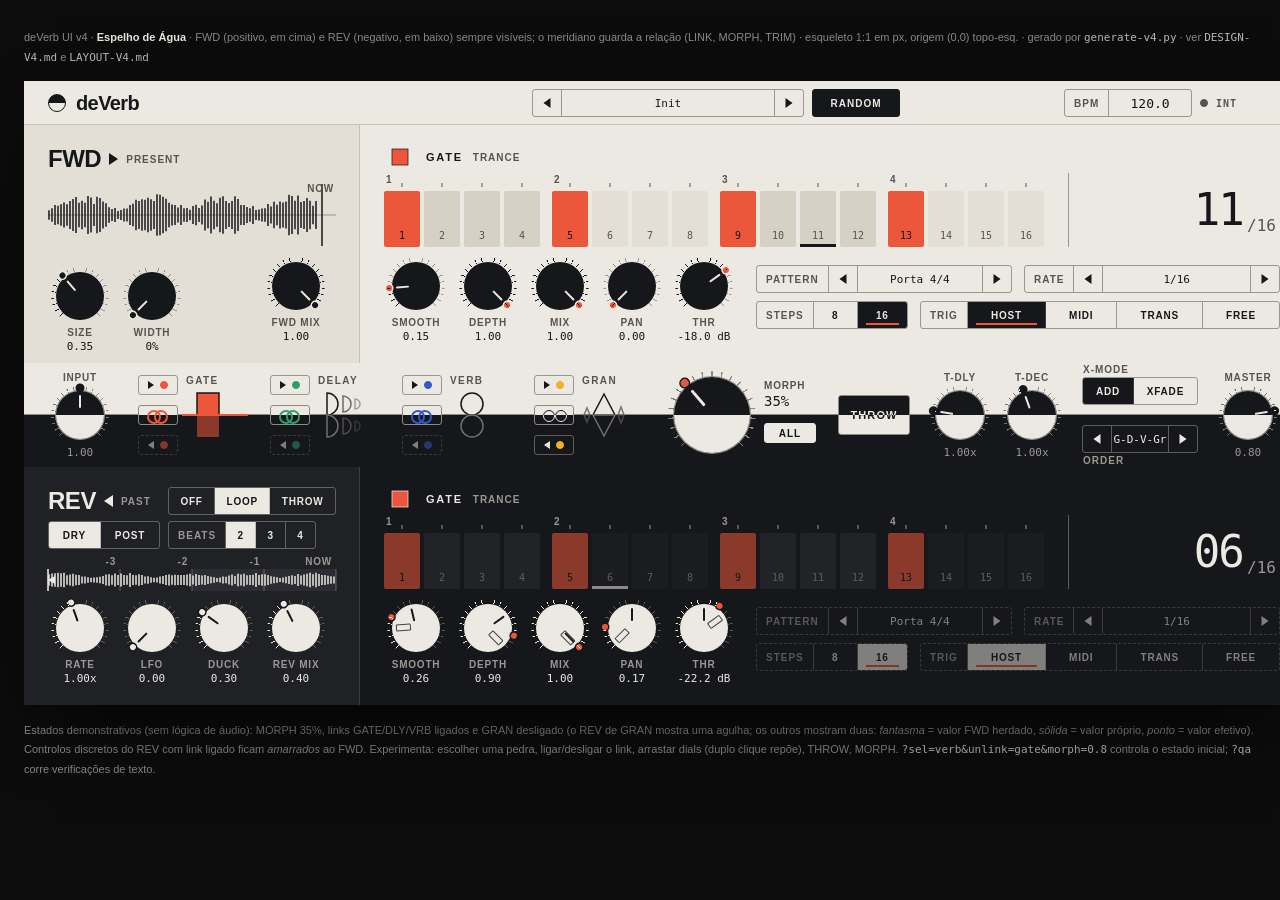
==== commit bb3f9ecd: "Dimension Expander no OUT (dim_size/dim_mix, 124 IDs) + faixa OUT + testes D/mainOut/U10" ====
--- a/assets/mockup/index-v4.html
+++ b/assets/mockup/index-v4.html
@@ -87,6 +87,8 @@
 <div class="w stepper" data-acc="global" data-pol="x" data-label="Preset" data-options="Init|Trance Gate 16|Offbeat Chop|Big Hall Space|Reverse Tail|Reverse Throw|Beat Repeat|Stutter Brk|Dub Echo|Shimmer Pad|Build Up" data-i="0" data-role="factory-preset" style="left:508px;top:8px;width:272px;height:28px"><button class="prev" aria-label="prev"></button><span class="val">Init</span><button class="next" aria-label="next"></button></div>
 <div class="w numbox" data-acc="global" data-pol="p" data-param="tempo_bpm" data-label="BPM" data-min="40" data-max="240" data-def="120" data-val="120" data-fmt="n1" style="left:1040px;top:8px;width:128px;height:28px"><span class="cap">BPM</span><span class="val">120.0</span></div>
 <div class="w dial m" data-acc="global" data-pol="p" data-label="FWD MIX" data-min="0" data-max="1" data-def="1" data-val="1" data-fmt="n2" data-param="fwd_mix" data-engine="fwd" style="left:240px;top:176px;width:64px;height:86px;--v:1;--ve:1"><div class="ring"><i class="disc"></i><i class="needle own"></i><i class="needle dot"></i></div><div class="klabel">FWD MIX</div><div class="kval">1.00</div></div>
+<div class="w dial m" data-acc="global" data-pol="p" data-label="SIZE" data-min="0" data-max="1" data-def="0.35" data-val="0.35" data-fmt="n2" data-param="dim_size" style="left:24px;top:186px;width:64px;height:86px;--v:0.35;--ve:0.35"><div class="ring"><i class="disc"></i><i class="needle own"></i><i class="needle dot"></i></div><div class="klabel">SIZE</div><div class="kval">0.35</div></div>
+<div class="w dial m" data-acc="global" data-pol="p" data-label="WIDTH" data-min="0" data-max="1" data-def="0" data-val="0" data-fmt="pct" data-param="dim_mix" style="left:96px;top:186px;width:64px;height:86px;--v:0;--ve:0"><div class="ring"><i class="disc"></i><i class="needle own"></i><i class="needle dot"></i></div><div class="klabel">WIDTH</div><div class="kval">0%</div></div>
 <div class="w seg" data-acc="global" data-engine="rev" data-pol="n" data-label="REV Mode" data-options="Off|Loop|Throw" data-i="1" data-param="rev_mode" style="left:144px;top:406px;width:168px;height:28px"><button data-i="0">OFF</button><button data-i="1" class="on">LOOP</button><button data-i="2">THROW</button></div>
 <div class="w seg" data-acc="global" data-engine="rev" data-pol="n" data-label="REV Source" data-options="Dry|PostFWD" data-i="0" data-param="rev_source" style="left:24px;top:440px;width:112px;height:28px"><button data-i="0" class="on">DRY</button><button data-i="1">POST</button></div>
 <div class="w seg" data-acc="global" data-engine="rev" data-pol="n" data-label="REV Capture" data-options="2 beats|3 beats|4 beats" data-i="0" data-param="rev_capture" style="left:144px;top:440px;width:148px;height:28px"><span class="cap">BEATS</span><button data-i="0" class="on">2</button><button data-i="1">3</button><button data-i="2">4</button></div>
@@ -106,7 +108,7 @@
 <div class="w dial m" data-acc="gate" data-mod="gate" data-engine="fwd" data-pol="p" data-label="MIX" data-min="0" data-max="1" data-def="1" data-val="1" data-fmt="n2" data-param-fwd="fwd_gate_mix" style="left:504px;top:176px;width:64px;height:86px;--v:1;--ve:1"><div class="ring"><i class="disc"></i><i class="needle own"></i><i class="needle dot"></i></div><div class="klabel">MIX</div><div class="kval">1.00</div></div>
 <div class="w dial m" data-acc="gate" data-mod="gate" data-engine="fwd" data-pol="p" data-label="PAN" data-min="0" data-max="1" data-def="0" data-val="0" data-fmt="n2" data-param-fwd="fwd_gate_pan" style="left:576px;top:176px;width:64px;height:86px;--v:0;--ve:0"><div class="ring"><i class="disc"></i><i class="needle own"></i><i class="needle dot"></i></div><div class="klabel">PAN</div><div class="kval">0.00</div></div>
 <div class="w dial m" data-acc="gate" data-mod="gate" data-engine="fwd" data-pol="p" data-label="THR" data-min="-60" data-max="0" data-def="-18" data-val="-18" data-fmt="db" data-param-fwd="fwd_gate_env_thr" style="left:648px;top:176px;width:64px;height:86px;--v:0.7;--ve:0.7"><div class="ring"><i class="disc"></i><i class="needle own"></i><i class="needle dot"></i></div><div class="klabel">THR</div><div class="kval">-18.0 dB</div></div>
-<div class="w stepper" data-acc="gate" data-mod="gate" data-engine="fwd" data-pol="p" data-label="Pattern" data-options="Porta 4/4|Offbeat|8ths|16ths|Saw Up|Euclid 5" data-i="0" data-role="pattern-preset" data-param-fwd="fwd_gate_pattern" style="left:732px;top:184px;width:256px;height:28px"><span class="cap">PATTERN</span><button class="prev" aria-label="prev"></button><span class="val">Porta 4/4</span><button class="next" aria-label="next"></button></div>
+<div class="w stepper" data-acc="gate" data-mod="gate" data-engine="fwd" data-pol="p" data-label="Pattern" data-options="Porta 4/4|Offbeat|8ths|16ths|Saw Up|Euclid 5|Tresillo|Cinquillo|Euclid 3|Euclid 7" data-i="0" data-role="pattern-preset" data-param-fwd="fwd_gate_pattern" style="left:732px;top:184px;width:256px;height:28px"><span class="cap">PATTERN</span><button class="prev" aria-label="prev"></button><span class="val">Porta 4/4</span><button class="next" aria-label="next"></button></div>
 <div class="w stepper" data-acc="gate" data-mod="gate" data-engine="fwd" data-pol="p" data-label="Gate Rate" data-options="Free|1/32|1/16T|1/16|1/16D|1/8T|1/8|1/8D|1/4|1/4D|1/2|1/1" data-i="3" data-param-fwd="fwd_gate_rate" style="left:1000px;top:184px;width:256px;height:28px"><span class="cap">RATE</span><button class="prev" aria-label="prev"></button><span class="val">1/16</span><button class="next" aria-label="next"></button></div>
 <div class="w seg" data-acc="gate" data-mod="gate" data-engine="fwd" data-pol="p" data-label="Gate Steps" data-options="8|16" data-i="1" data-param-fwd="fwd_gate_steps" style="left:732px;top:220px;width:152px;height:28px"><span class="cap">STEPS</span><button data-i="0">8</button><button data-i="1" class="on">16</button></div>
 <div class="w seg" data-acc="gate" data-mod="gate" data-engine="fwd" data-pol="p" data-label="Gate Trig" data-options="Host|Midi|Transient|Free" data-i="0" data-param-fwd="fwd_gate_trig" style="left:896px;top:220px;width:360px;height:28px"><span class="cap">TRIG</span><button data-i="0" class="on">HOST</button><button data-i="1">MIDI</button><button data-i="2">TRANS</button><button data-i="3">FREE</button></div>
@@ -148,7 +150,7 @@
 <div class="w dial m linked" data-acc="gate" data-mod="gate" data-engine="rev" data-pol="n" data-label="MIX" data-min="0" data-max="1" data-def="1" data-val="1" data-fmt="n2" data-param-rev="rev_gate_mix" data-twin="fwd_gate_mix" data-link="gate" style="left:504px;top:518px;width:64px;height:86px;--v:1;--vf:1;--ve:1"><div class="ring"><i class="disc"></i><i class="needle ghost"></i><i class="needle own"></i><i class="needle dot"></i></div><div class="klabel">MIX</div><div class="kval">1.00</div></div>
 <div class="w dial m linked" data-acc="gate" data-mod="gate" data-engine="rev" data-pol="n" data-label="PAN" data-min="0" data-max="1" data-def="0" data-val="0.5" data-fmt="n2" data-param-rev="rev_gate_pan" data-twin="fwd_gate_pan" data-link="gate" style="left:576px;top:518px;width:64px;height:86px;--v:0.5;--vf:0;--ve:0.175"><div class="ring"><i class="disc"></i><i class="needle ghost"></i><i class="needle own"></i><i class="needle dot"></i></div><div class="klabel">PAN</div><div class="kval">0.17</div></div>
 <div class="w dial m linked" data-acc="gate" data-mod="gate" data-engine="rev" data-pol="n" data-label="THR" data-min="-60" data-max="0" data-def="-18" data-val="-30" data-fmt="db" data-param-rev="rev_gate_env_thr" data-twin="fwd_gate_env_thr" data-link="gate" style="left:648px;top:518px;width:64px;height:86px;--v:0.5;--vf:0.7;--ve:0.63"><div class="ring"><i class="disc"></i><i class="needle ghost"></i><i class="needle own"></i><i class="needle dot"></i></div><div class="klabel">THR</div><div class="kval">-22.2 dB</div></div>
-<div class="w stepper tether" data-acc="gate" data-mod="gate" data-engine="rev" data-pol="n" data-label="Pattern" data-options="Porta 4/4|Offbeat|8ths|16ths|Saw Up|Euclid 5" data-i="0" data-role="pattern-preset" data-param-rev="rev_gate_pattern" data-twin="fwd_gate_pattern" data-link="gate" style="left:732px;top:526px;width:256px;height:28px"><span class="cap">PATTERN</span><button class="prev" aria-label="prev"></button><span class="val">Porta 4/4</span><button class="next" aria-label="next"></button></div>
+<div class="w stepper tether" data-acc="gate" data-mod="gate" data-engine="rev" data-pol="n" data-label="Pattern" data-options="Porta 4/4|Offbeat|8ths|16ths|Saw Up|Euclid 5|Tresillo|Cinquillo|Euclid 3|Euclid 7" data-i="0" data-role="pattern-preset" data-param-rev="rev_gate_pattern" data-twin="fwd_gate_pattern" data-link="gate" style="left:732px;top:526px;width:256px;height:28px"><span class="cap">PATTERN</span><button class="prev" aria-label="prev"></button><span class="val">Porta 4/4</span><button class="next" aria-label="next"></button></div>
 <div class="w stepper tether" data-acc="gate" data-mod="gate" data-engine="rev" data-pol="n" data-label="Gate Rate" data-options="Free|1/32|1/16T|1/16|1/16D|1/8T|1/8|1/8D|1/4|1/4D|1/2|1/1" data-i="3" data-param-rev="rev_gate_rate" data-twin="fwd_gate_rate" data-link="gate" style="left:1000px;top:526px;width:256px;height:28px"><span class="cap">RATE</span><button class="prev" aria-label="prev"></button><span class="val">1/16</span><button class="next" aria-label="next"></button></div>
 <div class="w seg tether" data-acc="gate" data-mod="gate" data-engine="rev" data-pol="n" data-label="Gate Steps" data-options="8|16" data-i="1" data-param-rev="rev_gate_steps" data-twin="fwd_gate_steps" data-link="gate" style="left:732px;top:562px;width:152px;height:28px"><span class="cap">STEPS</span><button data-i="0">8</button><button data-i="1" class="on">16</button></div>
 <div class="w seg tether" data-acc="gate" data-mod="gate" data-engine="rev" data-pol="n" data-label="Gate Trig" data-options="Host|Midi|Transient|Free" data-i="0" data-param-rev="rev_gate_trig" data-twin="fwd_gate_trig" data-link="gate" style="left:896px;top:562px;width:360px;height:28px"><span class="cap">TRIG</span><button data-i="0" class="on">HOST</button><button data-i="1">MIDI</button><button data-i="2">TRANS</button><button data-i="3">FREE</button></div>
